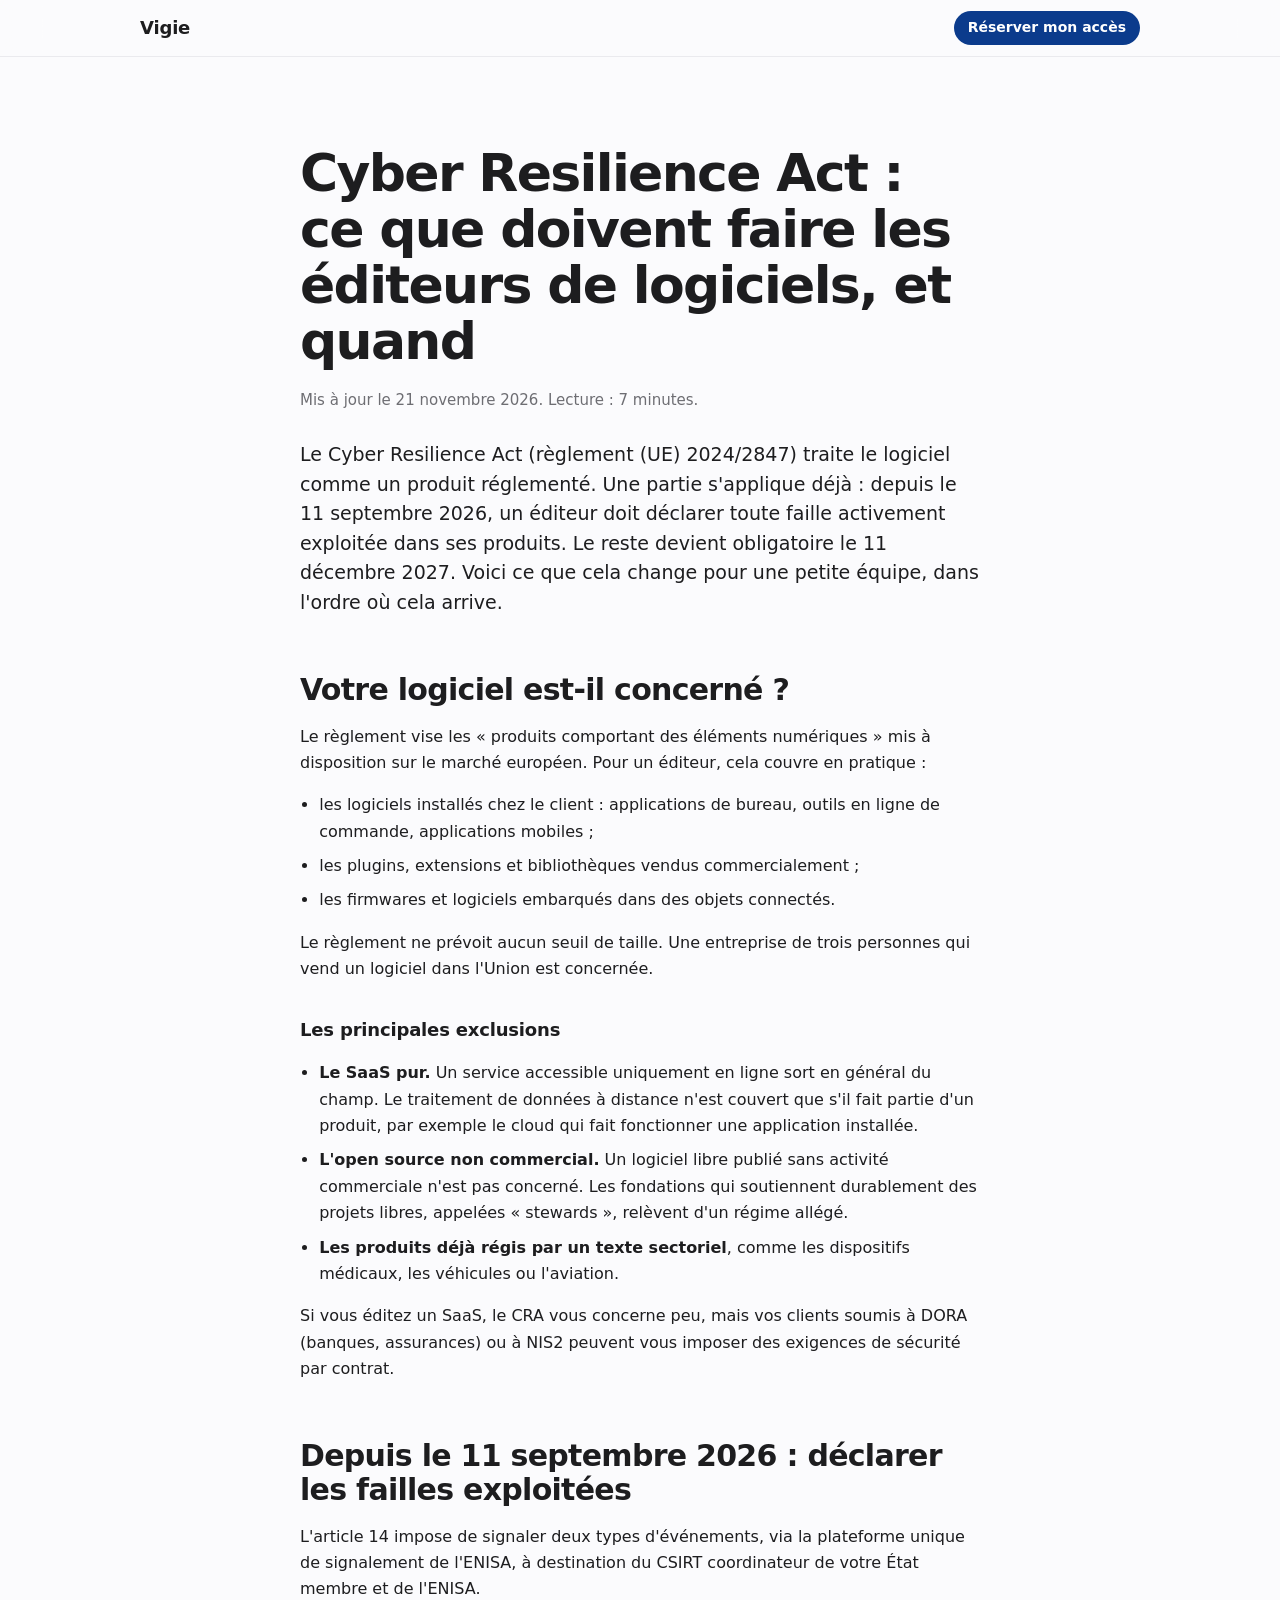
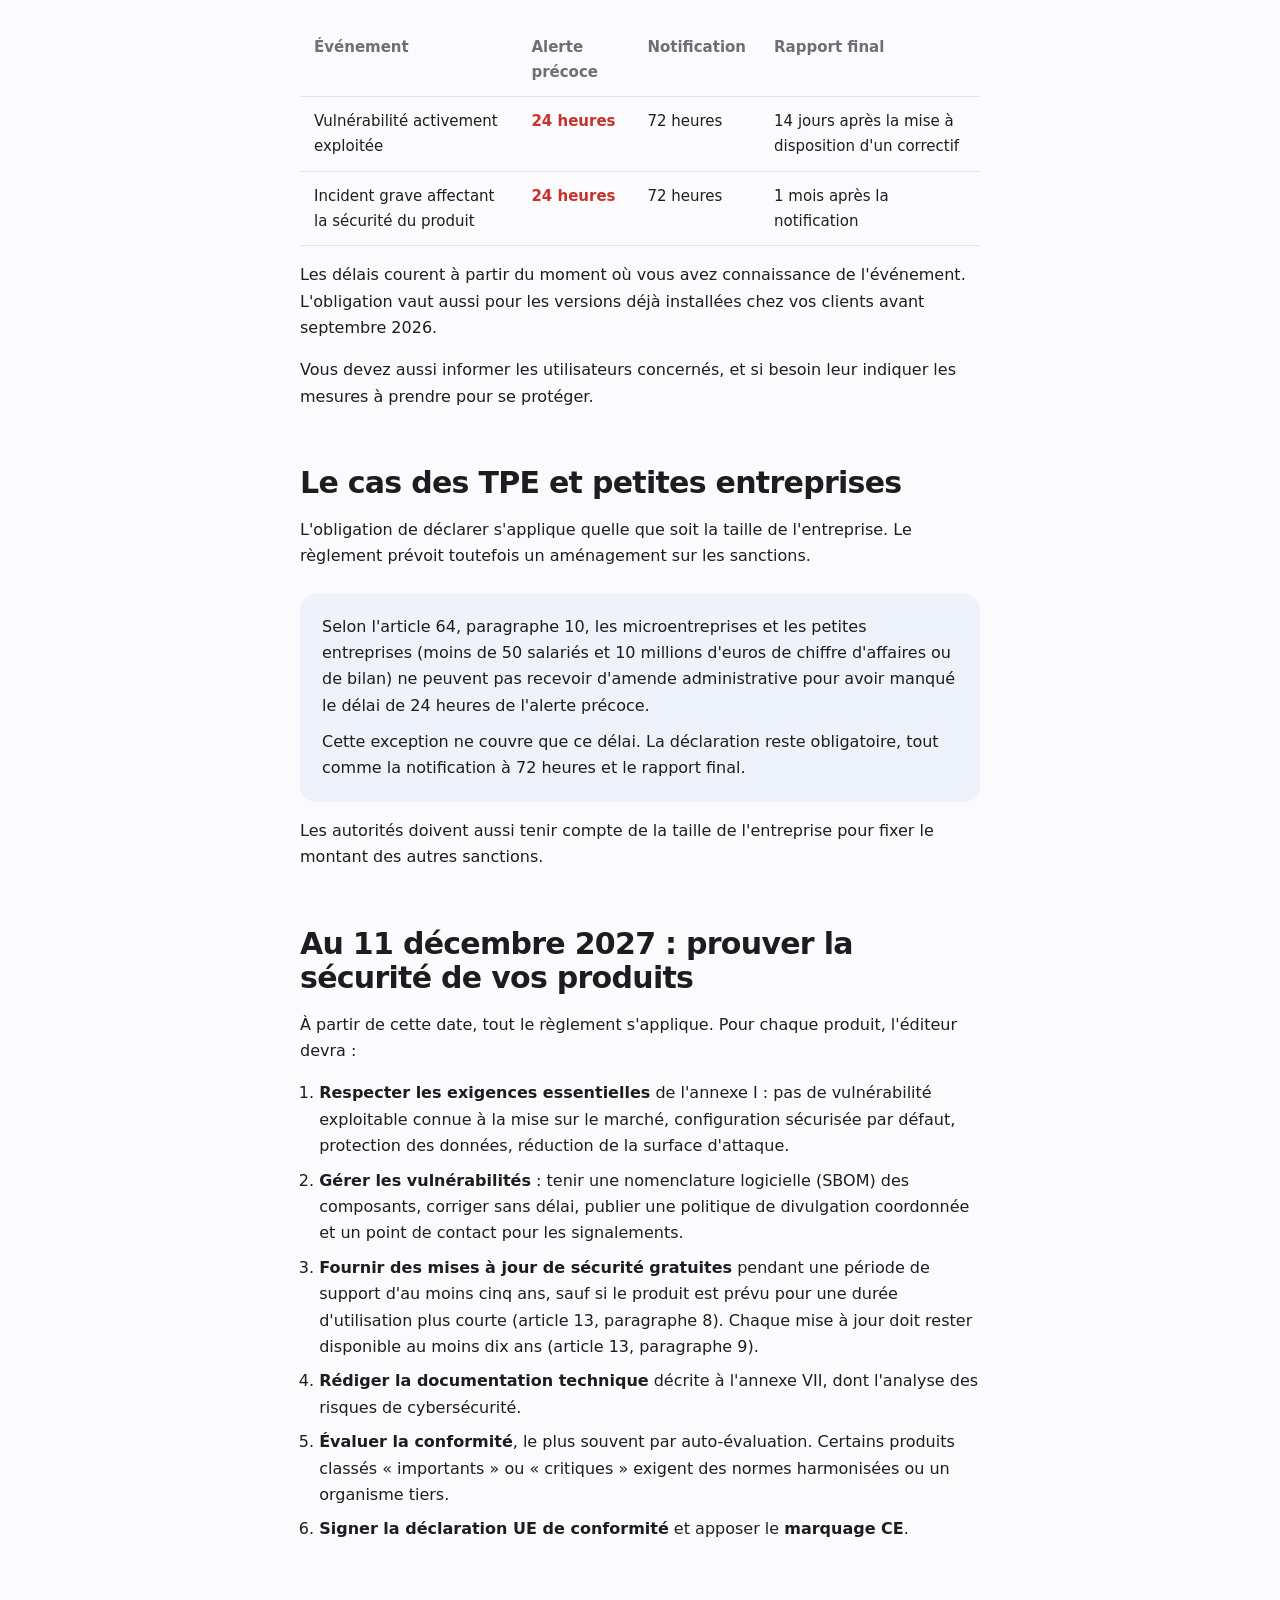
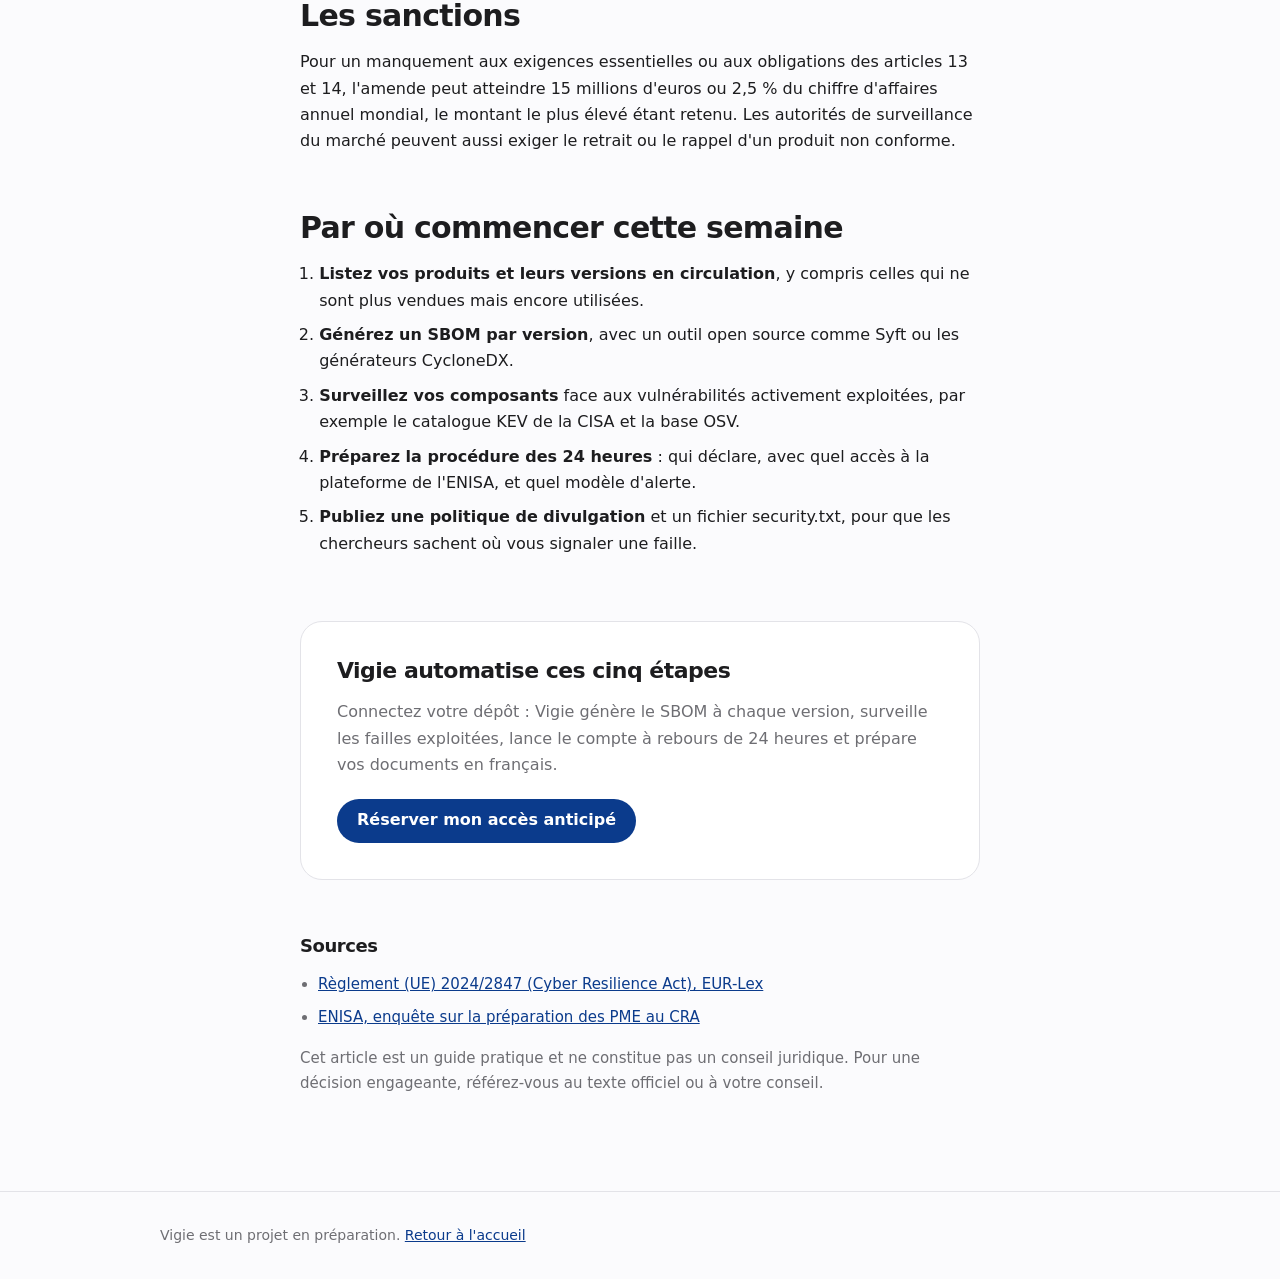
==== cyber-resilience-act-editeurs/index.html @ 521181ac "Add CRA guide article, sitemap and canonical links French guide on Cyber Resilience Act obligations " ====
<!doctype html>
<html lang="fr">
<head>
<meta charset="utf-8">
<meta name="viewport" content="width=device-width, initial-scale=1, viewport-fit=cover">
<title>Cyber Resilience Act : obligations des éditeurs de logiciels en 2026 et 2027</title>
<meta name="description" content="Guide pratique du Cyber Resilience Act pour les éditeurs : produits concernés, déclaration des failles en 24 heures depuis le 11 septembre 2026, règles pour les petites entreprises, obligations au 11 décembre 2027 et sanctions.">
<link rel="canonical" href="https://hosniadnane.github.io/vigie-landing/cyber-resilience-act-editeurs/">
<meta property="og:type" content="article">
<meta property="og:locale" content="fr_FR">
<meta property="og:title" content="Cyber Resilience Act : ce que doivent faire les éditeurs de logiciels, et quand">
<meta property="og:description" content="Déclaration des failles en 24 heures, règles pour les TPE et petites entreprises, obligations au 11 décembre 2027 et sanctions.">
<meta property="og:url" content="https://hosniadnane.github.io/vigie-landing/cyber-resilience-act-editeurs/">
<script type="application/ld+json">
{
  "@context": "https://schema.org",
  "@type": "Article",
  "headline": "Cyber Resilience Act : ce que doivent faire les éditeurs de logiciels, et quand",
  "inLanguage": "fr",
  "datePublished": "2026-11-21",
  "dateModified": "2026-11-21",
  "mainEntityOfPage": "https://hosniadnane.github.io/vigie-landing/cyber-resilience-act-editeurs/"
}
</script>
<style>
  :root {
    --paper: #FBFBFD;
    --surface: #FFFFFF;
    --ink: #1D1D1F;
    --mute: #6E6E73;
    --line: #E3E3E8;
    --blue: #0B3B8C;
    --blue-soft: #EEF2FA;
    --signal: #C8322B;
    --nav: rgba(251, 251, 253, 0.72);
    color-scheme: light;
  }
  @media (prefers-color-scheme: dark) {
    :root {
      --paper: #0F1012;
      --surface: #17181B;
      --ink: #F5F5F7;
      --mute: #A1A1A6;
      --line: #2C2D31;
      --blue: #7FA6F0;
      --blue-soft: #18213A;
      --signal: #FF6B5E;
      --nav: rgba(15, 16, 18, 0.72);
      color-scheme: dark;
    }
  }
  * { box-sizing: border-box; }
  html { -webkit-text-size-adjust: 100%; }
  body {
    margin: 0;
    background: var(--paper);
    color: var(--ink);
    font: 100%/1.65 system-ui, -apple-system, "Segoe UI", Roboto, "Helvetica Neue", Arial, sans-serif;
    font-optical-sizing: auto;
  }
  a { color: var(--blue); }
  :focus-visible { outline: 3px solid var(--blue); outline-offset: 3px; border-radius: 6px; }

  .nav {
    position: sticky; top: 0; z-index: 10;
    padding-top: env(safe-area-inset-top, 0px);
    background: var(--nav);
    backdrop-filter: blur(20px) saturate(180%);
    -webkit-backdrop-filter: blur(20px) saturate(180%);
    border-bottom: 1px solid color-mix(in srgb, var(--line) 70%, transparent);
  }
  .nav-inner { max-width: 1040px; margin: 0 auto; padding-inline: 20px; display: flex; align-items: center; justify-content: space-between; gap: 16px; height: 56px; }
  .brand { font-weight: 650; font-size: 1.125rem; letter-spacing: -0.01em; color: var(--ink); text-decoration: none; }
  .btn {
    display: inline-flex; align-items: center; justify-content: center;
    min-height: 44px; padding: 0 20px; border-radius: 999px;
    background: var(--blue); color: #fff; font-weight: 600; text-decoration: none;
    transition: transform 100ms ease-out, opacity 150ms ease;
  }
  .btn:hover { opacity: 0.92; }
  .btn:active { transform: scale(0.97); }
  .btn-small { min-height: 34px; padding: 0 14px; font-size: 0.875rem; }
  @media (prefers-color-scheme: dark) { .btn { color: #0F1012; } }

  article { max-width: 720px; margin: 0 auto; padding: clamp(48px, 8vw, 88px) 20px clamp(56px, 8vw, 96px); }
  h1 {
    margin: 0;
    font-size: clamp(2rem, 5vw, 3.25rem);
    line-height: 1.08;
    letter-spacing: -0.032em;
    font-weight: 700;
  }
  .meta { margin: 18px 0 0; color: var(--mute); font-size: 0.9375rem; }
  .chapo { margin: 28px 0 0; font-size: 1.1875rem; line-height: 1.55; color: var(--ink); }
  h2 {
    margin: 56px 0 0;
    font-size: clamp(1.5rem, 3vw, 1.875rem);
    line-height: 1.15;
    letter-spacing: -0.024em;
  }
  h3 { margin: 32px 0 0; font-size: 1.125rem; letter-spacing: -0.01em; }
  p, li { max-width: 68ch; }
  p { margin: 16px 0 0; }
  ul, ol { margin: 16px 0 0; padding-left: 1.2em; }
  li + li { margin-top: 8px; }

  .table-wrap { margin-top: 20px; overflow-x: auto; }
  table { width: 100%; min-width: 520px; border-collapse: collapse; font-size: 0.9375rem; }
  th, td { text-align: left; padding: 12px 14px; border-bottom: 1px solid var(--line); vertical-align: top; }
  th { font-weight: 600; color: var(--mute); }
  td.first { color: var(--signal); font-weight: 650; }

  .callout {
    margin-top: 24px; padding: 20px 22px;
    border-radius: 16px; background: var(--blue-soft);
  }
  .callout p { margin: 0; }
  .callout p + p { margin-top: 10px; }

  .cta {
    margin-top: 64px; padding: clamp(24px, 4vw, 36px);
    border-radius: 22px; background: var(--surface); border: 1px solid var(--line);
  }
  .cta h2 { margin: 0; font-size: 1.375rem; }
  .cta p { color: var(--mute); }
  .cta .btn { margin-top: 20px; }

  .sources { margin-top: 56px; font-size: 0.9375rem; color: var(--mute); }
  .sources h2 { font-size: 1.125rem; margin-top: 0; color: var(--ink); }

  footer { padding-block: 32px calc(32px + env(safe-area-inset-bottom, 0px)); border-top: 1px solid var(--line); color: var(--mute); font-size: 0.875rem; }
  footer p { max-width: 1000px; margin: 0 auto; padding-inline: 20px; }

  @media (prefers-reduced-motion: reduce) { .btn { transition: none; } }
  @media (prefers-reduced-transparency: reduce) {
    .nav { background: var(--paper); backdrop-filter: none; -webkit-backdrop-filter: none; }
  }
</style>
</head>
<body>

<header class="nav">
  <div class="nav-inner">
    <a class="brand" href="../">Vigie</a>
    <a class="btn btn-small" href="../#inscription">Réserver mon accès</a>
  </div>
</header>

<main>
<article>
  <h1>Cyber Resilience Act : ce que doivent faire les éditeurs de logiciels, et quand</h1>
  <p class="meta">Mis à jour le 21 novembre 2026. Lecture : 7 minutes.</p>

  <p class="chapo">Le Cyber Resilience Act (règlement (UE) 2024/2847) traite le logiciel comme un produit réglementé. Une partie s'applique déjà : depuis le 11 septembre 2026, un éditeur doit déclarer toute faille activement exploitée dans ses produits. Le reste devient obligatoire le 11 décembre 2027. Voici ce que cela change pour une petite équipe, dans l'ordre où cela arrive.</p>

  <h2>Votre logiciel est-il concerné ?</h2>
  <p>Le règlement vise les « produits comportant des éléments numériques » mis à disposition sur le marché européen. Pour un éditeur, cela couvre en pratique :</p>
  <ul>
    <li>les logiciels installés chez le client : applications de bureau, outils en ligne de commande, applications mobiles ;</li>
    <li>les plugins, extensions et bibliothèques vendus commercialement ;</li>
    <li>les firmwares et logiciels embarqués dans des objets connectés.</li>
  </ul>
  <p>Le règlement ne prévoit aucun seuil de taille. Une entreprise de trois personnes qui vend un logiciel dans l'Union est concernée.</p>

  <h3>Les principales exclusions</h3>
  <ul>
    <li><strong>Le SaaS pur.</strong> Un service accessible uniquement en ligne sort en général du champ. Le traitement de données à distance n'est couvert que s'il fait partie d'un produit, par exemple le cloud qui fait fonctionner une application installée.</li>
    <li><strong>L'open source non commercial.</strong> Un logiciel libre publié sans activité commerciale n'est pas concerné. Les fondations qui soutiennent durablement des projets libres, appelées « stewards », relèvent d'un régime allégé.</li>
    <li><strong>Les produits déjà régis par un texte sectoriel</strong>, comme les dispositifs médicaux, les véhicules ou l'aviation.</li>
  </ul>
  <p>Si vous éditez un SaaS, le CRA vous concerne peu, mais vos clients soumis à DORA (banques, assurances) ou à NIS2 peuvent vous imposer des exigences de sécurité par contrat.</p>

  <h2>Depuis le 11 septembre 2026 : déclarer les failles exploitées</h2>
  <p>L'article 14 impose de signaler deux types d'événements, via la plateforme unique de signalement de l'ENISA, à destination du CSIRT coordinateur de votre État membre et de l'ENISA.</p>

  <div class="table-wrap">
    <table>
      <thead>
        <tr><th scope="col">Événement</th><th scope="col">Alerte précoce</th><th scope="col">Notification</th><th scope="col">Rapport final</th></tr>
      </thead>
      <tbody>
        <tr><td>Vulnérabilité activement exploitée</td><td class="first">24 heures</td><td>72 heures</td><td>14 jours après la mise à disposition d'un correctif</td></tr>
        <tr><td>Incident grave affectant la sécurité du produit</td><td class="first">24 heures</td><td>72 heures</td><td>1 mois après la notification</td></tr>
      </tbody>
    </table>
  </div>

  <p>Les délais courent à partir du moment où vous avez connaissance de l'événement. L'obligation vaut aussi pour les versions déjà installées chez vos clients avant septembre 2026.</p>
  <p>Vous devez aussi informer les utilisateurs concernés, et si besoin leur indiquer les mesures à prendre pour se protéger.</p>

  <h2>Le cas des TPE et petites entreprises</h2>
  <p>L'obligation de déclarer s'applique quelle que soit la taille de l'entreprise. Le règlement prévoit toutefois un aménagement sur les sanctions.</p>
  <div class="callout">
    <p>Selon l'article 64, paragraphe 10, les microentreprises et les petites entreprises (moins de 50 salariés et 10 millions d'euros de chiffre d'affaires ou de bilan) ne peuvent pas recevoir d'amende administrative pour avoir manqué le délai de 24 heures de l'alerte précoce.</p>
    <p>Cette exception ne couvre que ce délai. La déclaration reste obligatoire, tout comme la notification à 72 heures et le rapport final.</p>
  </div>
  <p>Les autorités doivent aussi tenir compte de la taille de l'entreprise pour fixer le montant des autres sanctions.</p>

  <h2>Au 11 décembre 2027 : prouver la sécurité de vos produits</h2>
  <p>À partir de cette date, tout le règlement s'applique. Pour chaque produit, l'éditeur devra :</p>
  <ol>
    <li><strong>Respecter les exigences essentielles</strong> de l'annexe I : pas de vulnérabilité exploitable connue à la mise sur le marché, configuration sécurisée par défaut, protection des données, réduction de la surface d'attaque.</li>
    <li><strong>Gérer les vulnérabilités</strong> : tenir une nomenclature logicielle (SBOM) des composants, corriger sans délai, publier une politique de divulgation coordonnée et un point de contact pour les signalements.</li>
    <li><strong>Fournir des mises à jour de sécurité gratuites</strong> pendant une période de support d'au moins cinq ans, sauf si le produit est prévu pour une durée d'utilisation plus courte (article 13, paragraphe 8). Chaque mise à jour doit rester disponible au moins dix ans (article 13, paragraphe 9).</li>
    <li><strong>Rédiger la documentation technique</strong> décrite à l'annexe VII, dont l'analyse des risques de cybersécurité.</li>
    <li><strong>Évaluer la conformité</strong>, le plus souvent par auto-évaluation. Certains produits classés « importants » ou « critiques » exigent des normes harmonisées ou un organisme tiers.</li>
    <li><strong>Signer la déclaration UE de conformité</strong> et apposer le <strong>marquage CE</strong>.</li>
  </ol>

  <h2>Les sanctions</h2>
  <p>Pour un manquement aux exigences essentielles ou aux obligations des articles 13 et 14, l'amende peut atteindre 15 millions d'euros ou 2,5 % du chiffre d'affaires annuel mondial, le montant le plus élevé étant retenu. Les autorités de surveillance du marché peuvent aussi exiger le retrait ou le rappel d'un produit non conforme.</p>

  <h2>Par où commencer cette semaine</h2>
  <ol>
    <li><strong>Listez vos produits et leurs versions en circulation</strong>, y compris celles qui ne sont plus vendues mais encore utilisées.</li>
    <li><strong>Générez un SBOM par version</strong>, avec un outil open source comme Syft ou les générateurs CycloneDX.</li>
    <li><strong>Surveillez vos composants</strong> face aux vulnérabilités activement exploitées, par exemple le catalogue KEV de la CISA et la base OSV.</li>
    <li><strong>Préparez la procédure des 24 heures</strong> : qui déclare, avec quel accès à la plateforme de l'ENISA, et quel modèle d'alerte.</li>
    <li><strong>Publiez une politique de divulgation</strong> et un fichier security.txt, pour que les chercheurs sachent où vous signaler une faille.</li>
  </ol>

  <section class="cta" aria-labelledby="t-cta">
    <h2 id="t-cta">Vigie automatise ces cinq étapes</h2>
    <p>Connectez votre dépôt : Vigie génère le SBOM à chaque version, surveille les failles exploitées, lance le compte à rebours de 24 heures et prépare vos documents en français.</p>
    <a class="btn" href="../#inscription">Réserver mon accès anticipé</a>
  </section>

  <section class="sources" aria-labelledby="t-sources">
    <h2 id="t-sources">Sources</h2>
    <ul>
      <li><a href="https://eur-lex.europa.eu/eli/reg/2024/2847/oj">Règlement (UE) 2024/2847 (Cyber Resilience Act), EUR-Lex</a></li>
      <li><a href="https://www.enisa.europa.eu/topics/awareness-and-cyber-hygiene/sme-cyber-resilience-act-survey">ENISA, enquête sur la préparation des PME au CRA</a></li>
    </ul>
    <p>Cet article est un guide pratique et ne constitue pas un conseil juridique. Pour une décision engageante, référez-vous au texte officiel ou à votre conseil.</p>
  </section>
</article>
</main>

<footer>
  <p>Vigie est un projet en préparation. <a href="../">Retour à l'accueil</a></p>
</footer>
</body>
</html>
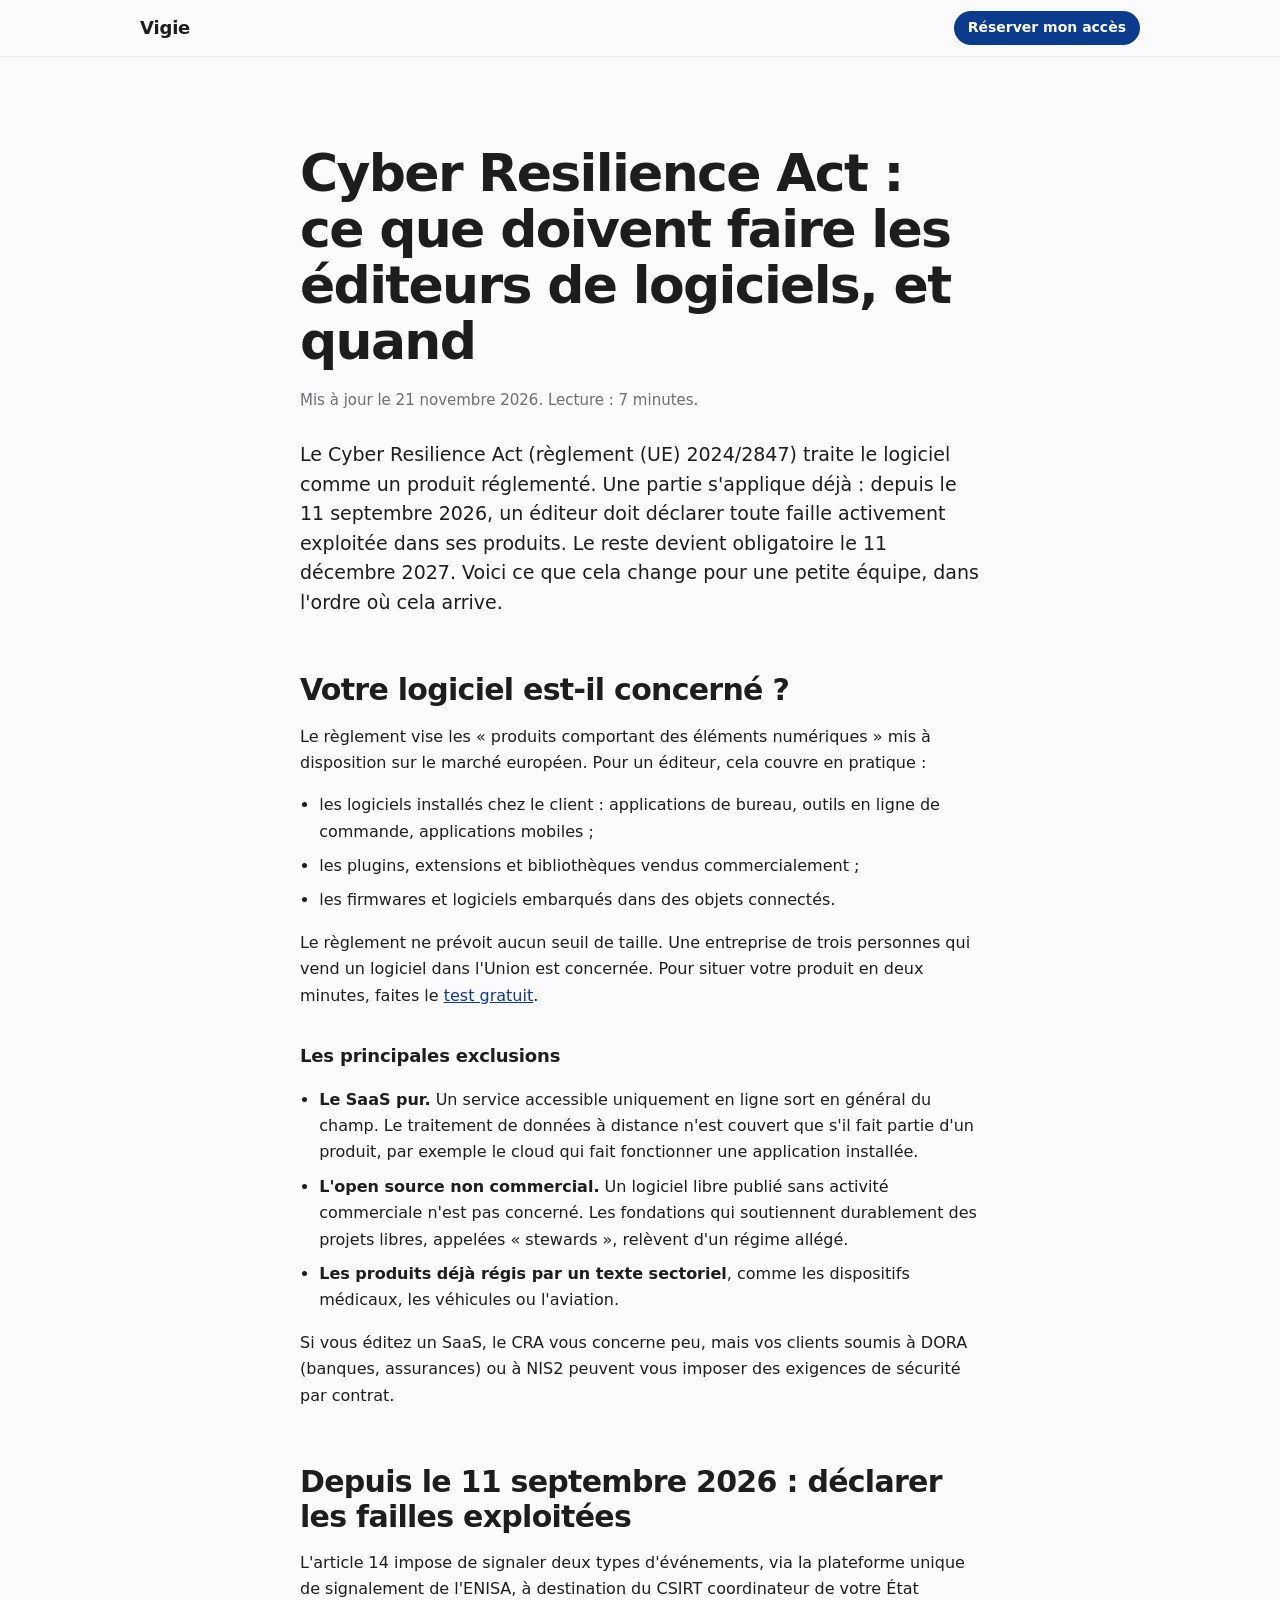
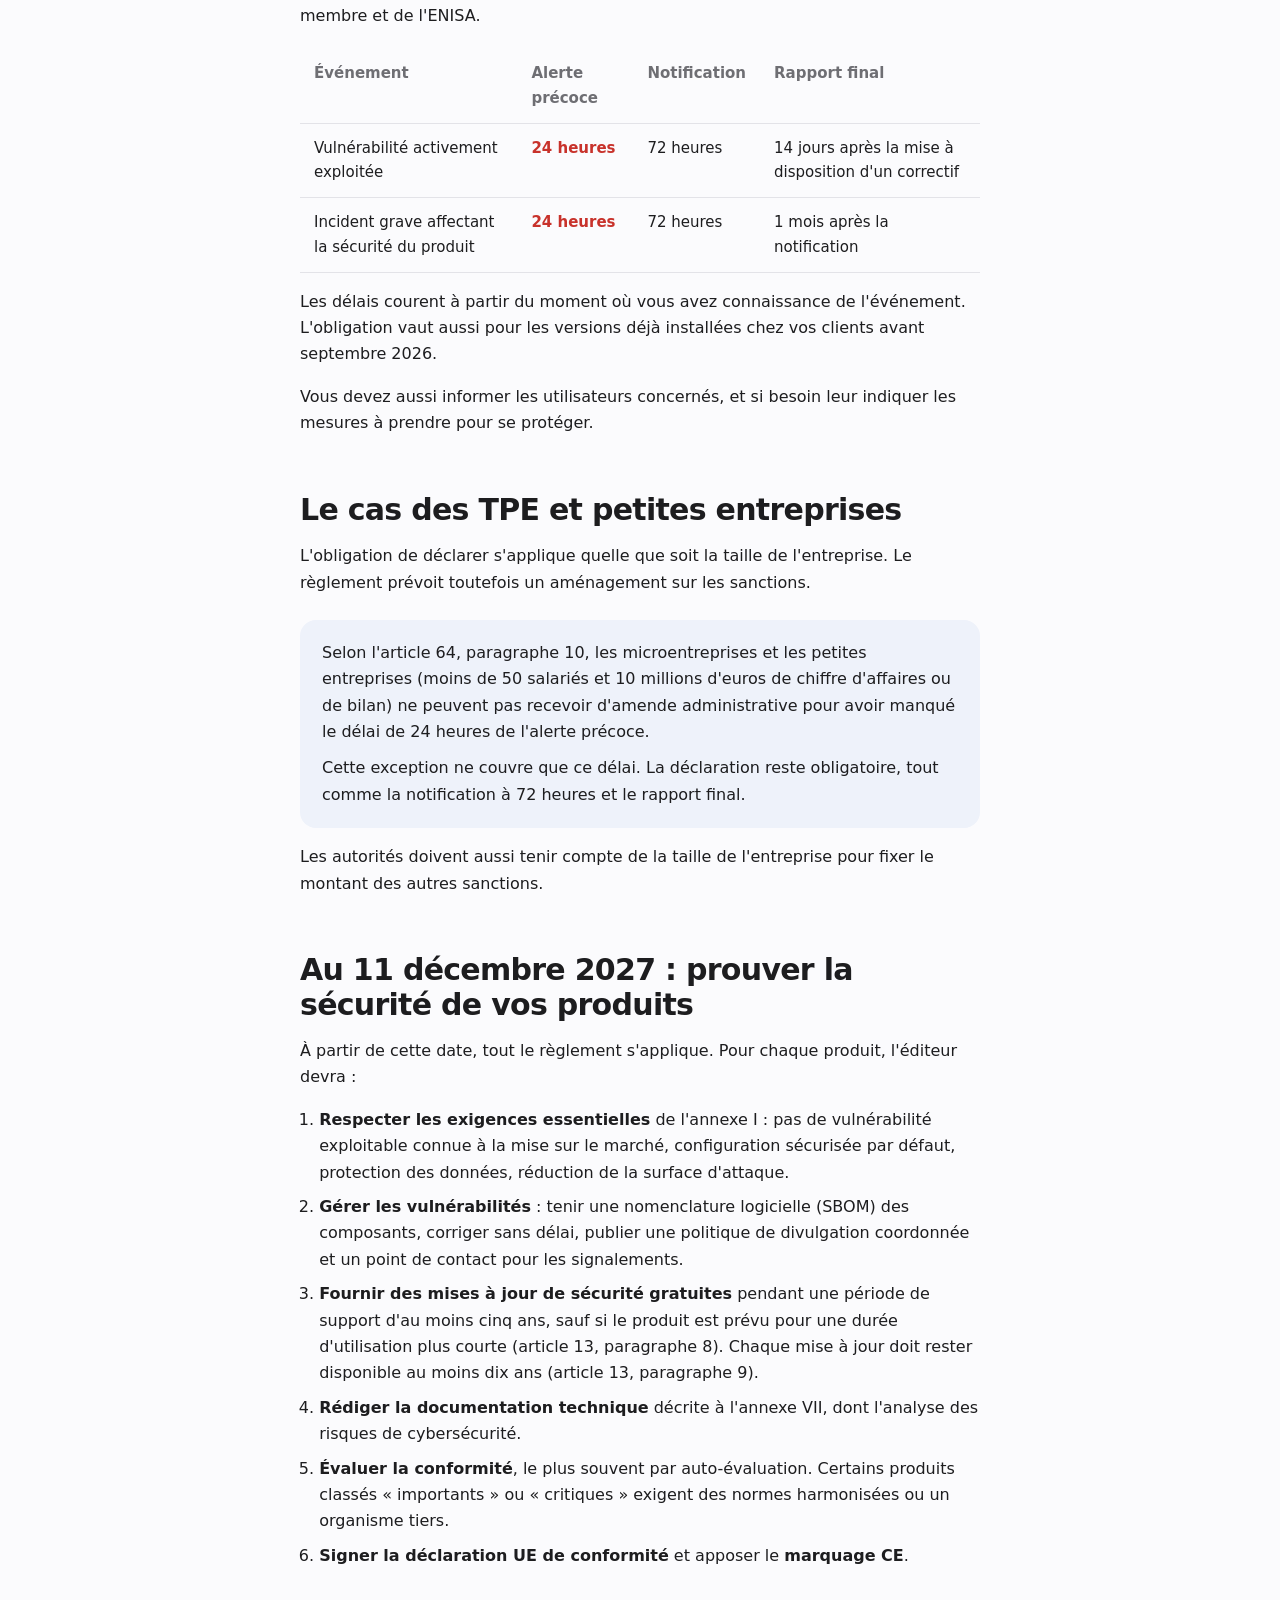
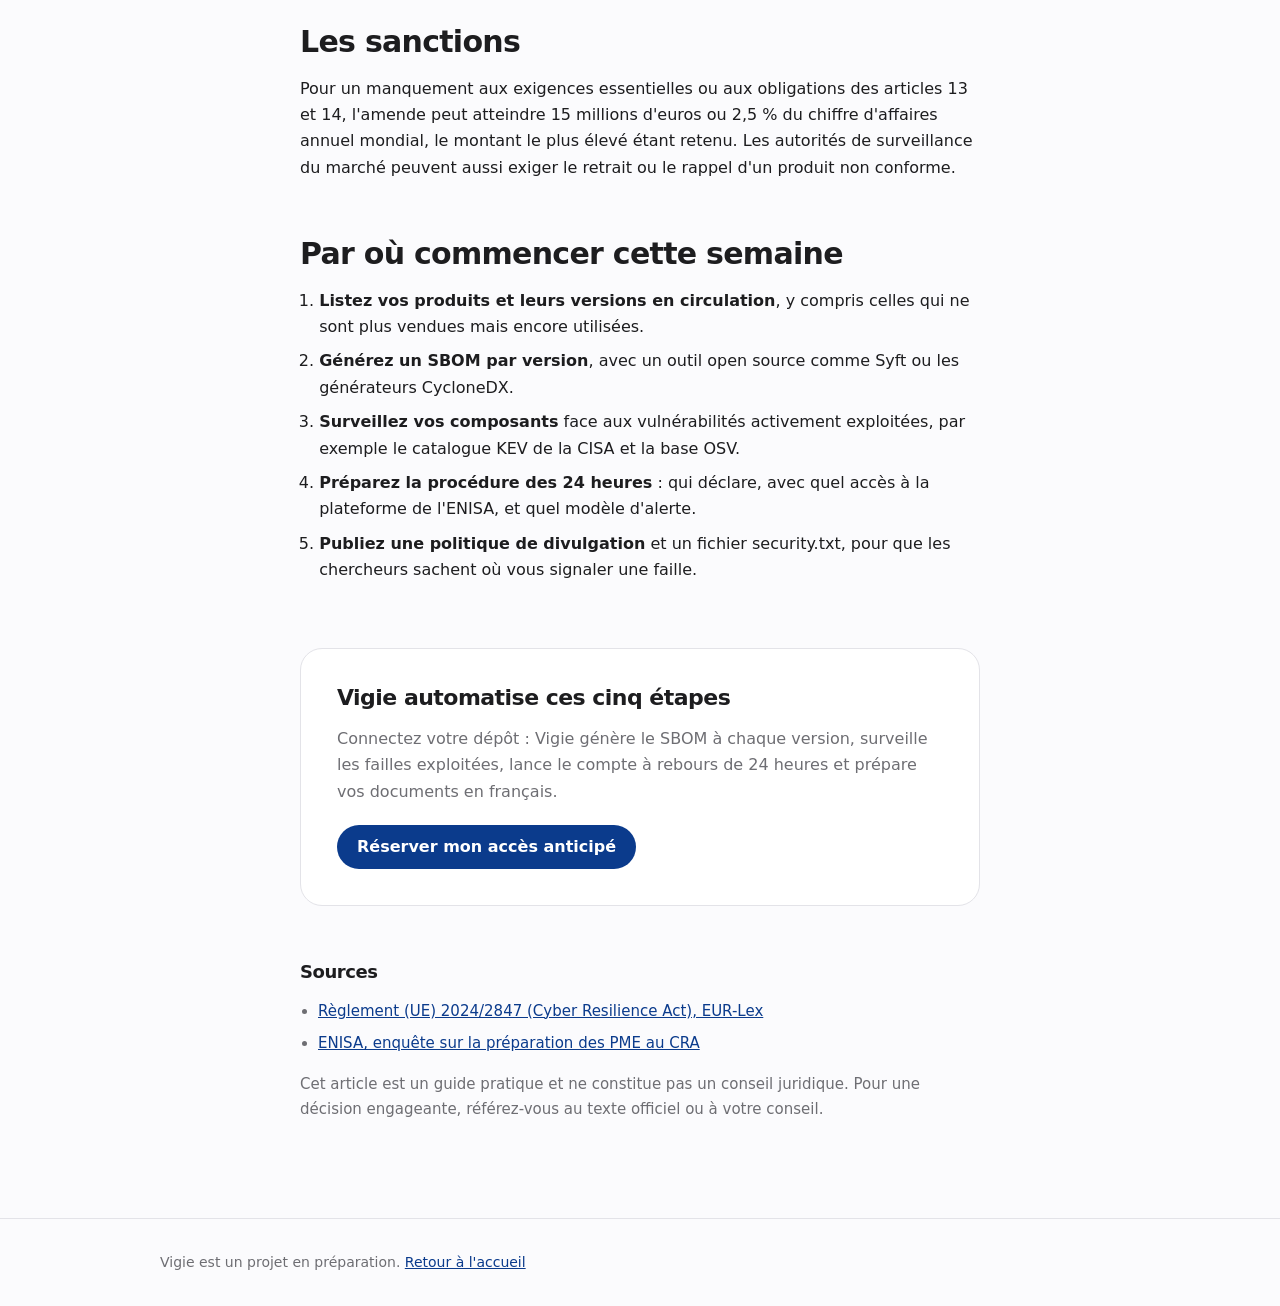
==== commit 1825ff9e: "Add free CRA self-check page Six-question self-check that tells a publisher whether their product is" ====
--- a/cyber-resilience-act-editeurs/index.html
+++ b/cyber-resilience-act-editeurs/index.html
@@ -160,7 +160,7 @@
     <li>les plugins, extensions et bibliothèques vendus commercialement ;</li>
     <li>les firmwares et logiciels embarqués dans des objets connectés.</li>
   </ul>
-  <p>Le règlement ne prévoit aucun seuil de taille. Une entreprise de trois personnes qui vend un logiciel dans l'Union est concernée.</p>
+  <p>Le règlement ne prévoit aucun seuil de taille. Une entreprise de trois personnes qui vend un logiciel dans l'Union est concernée. Pour situer votre produit en deux minutes, faites le <a href="../test-cra/">test gratuit</a>.</p>
 
   <h3>Les principales exclusions</h3>
   <ul>
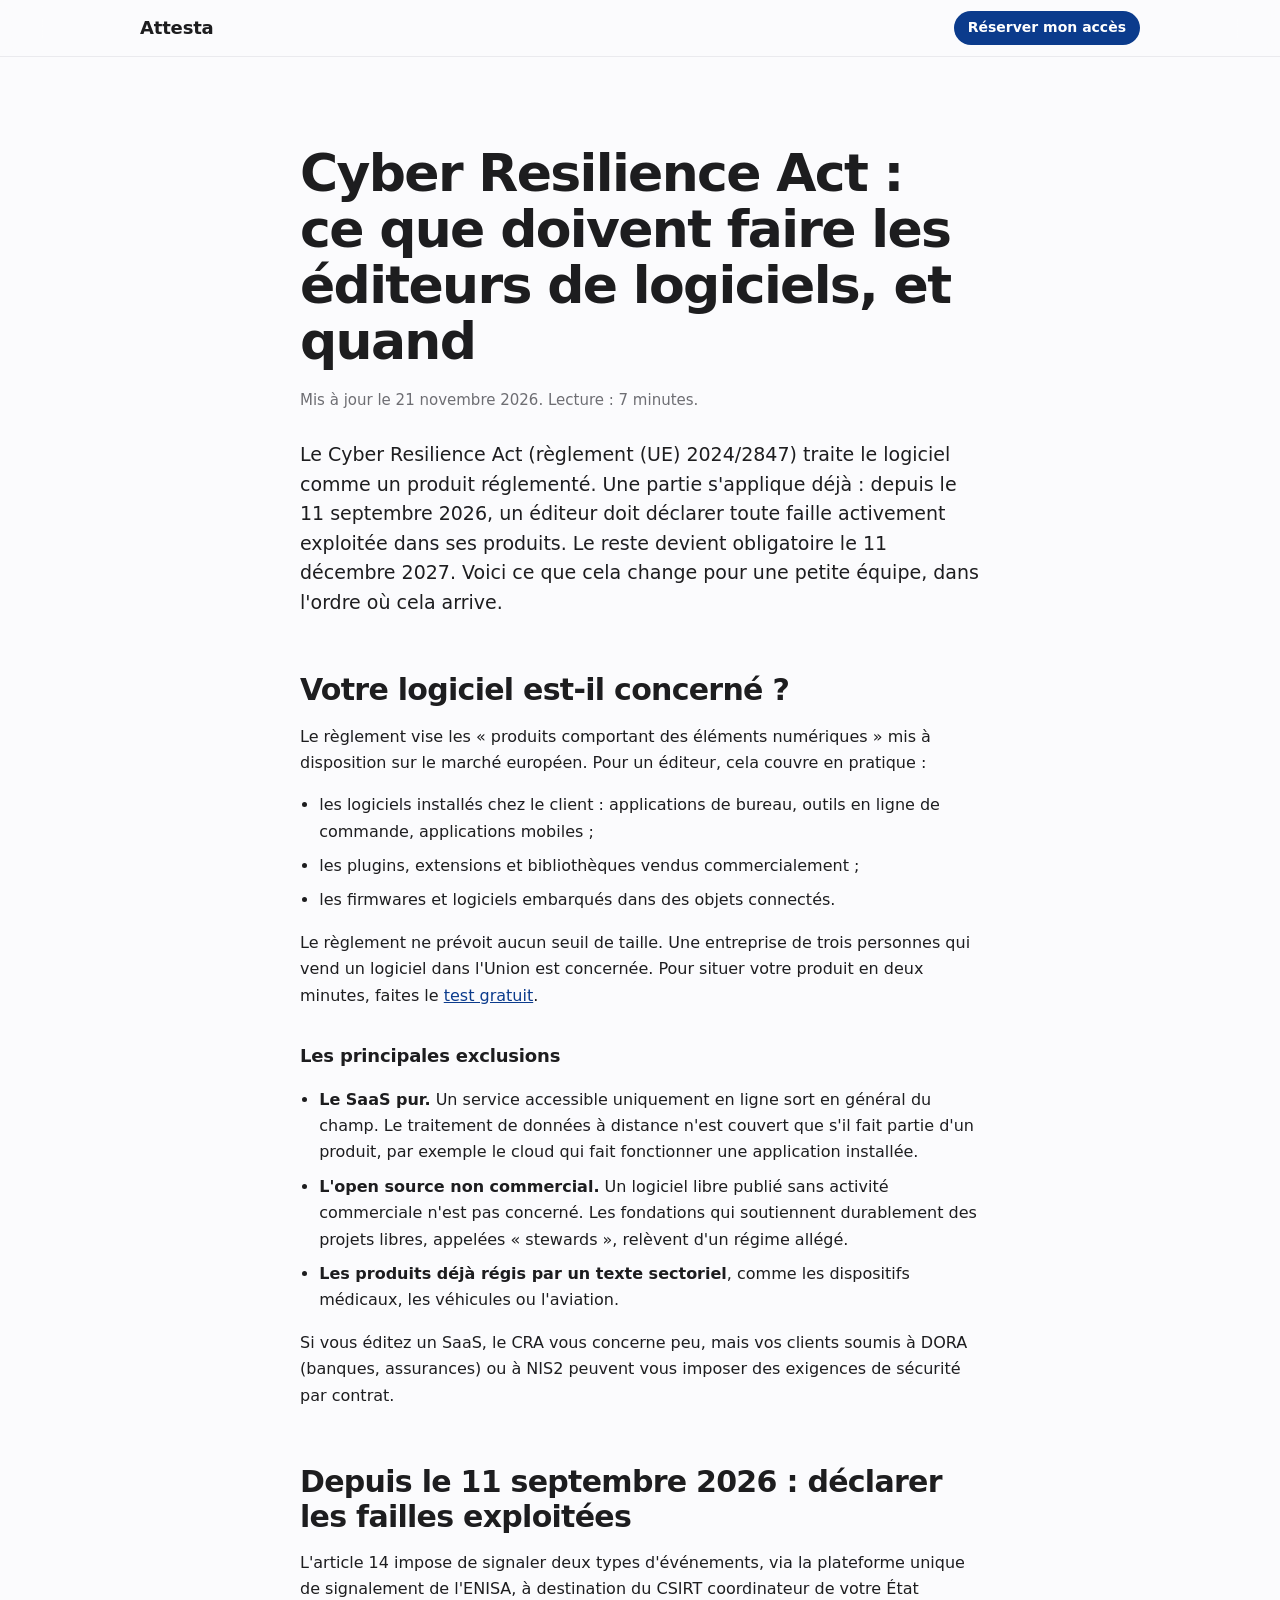
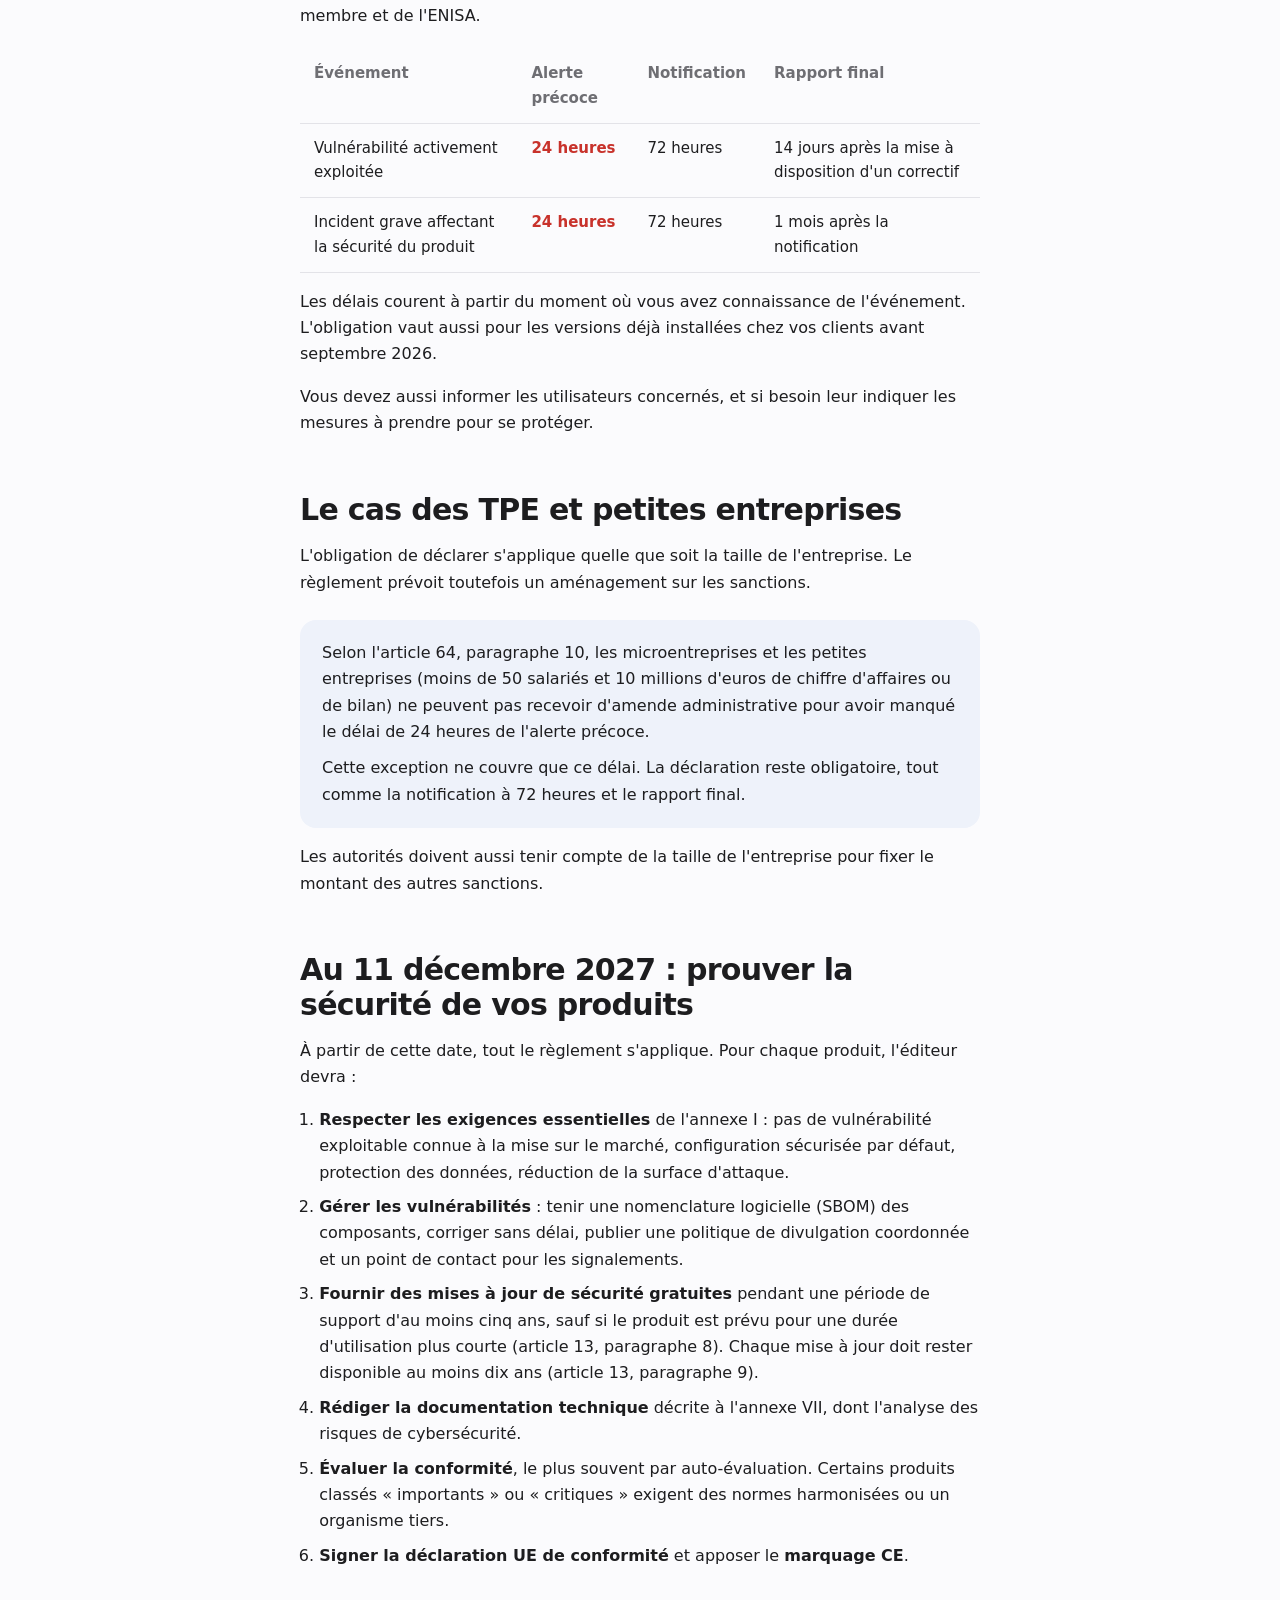
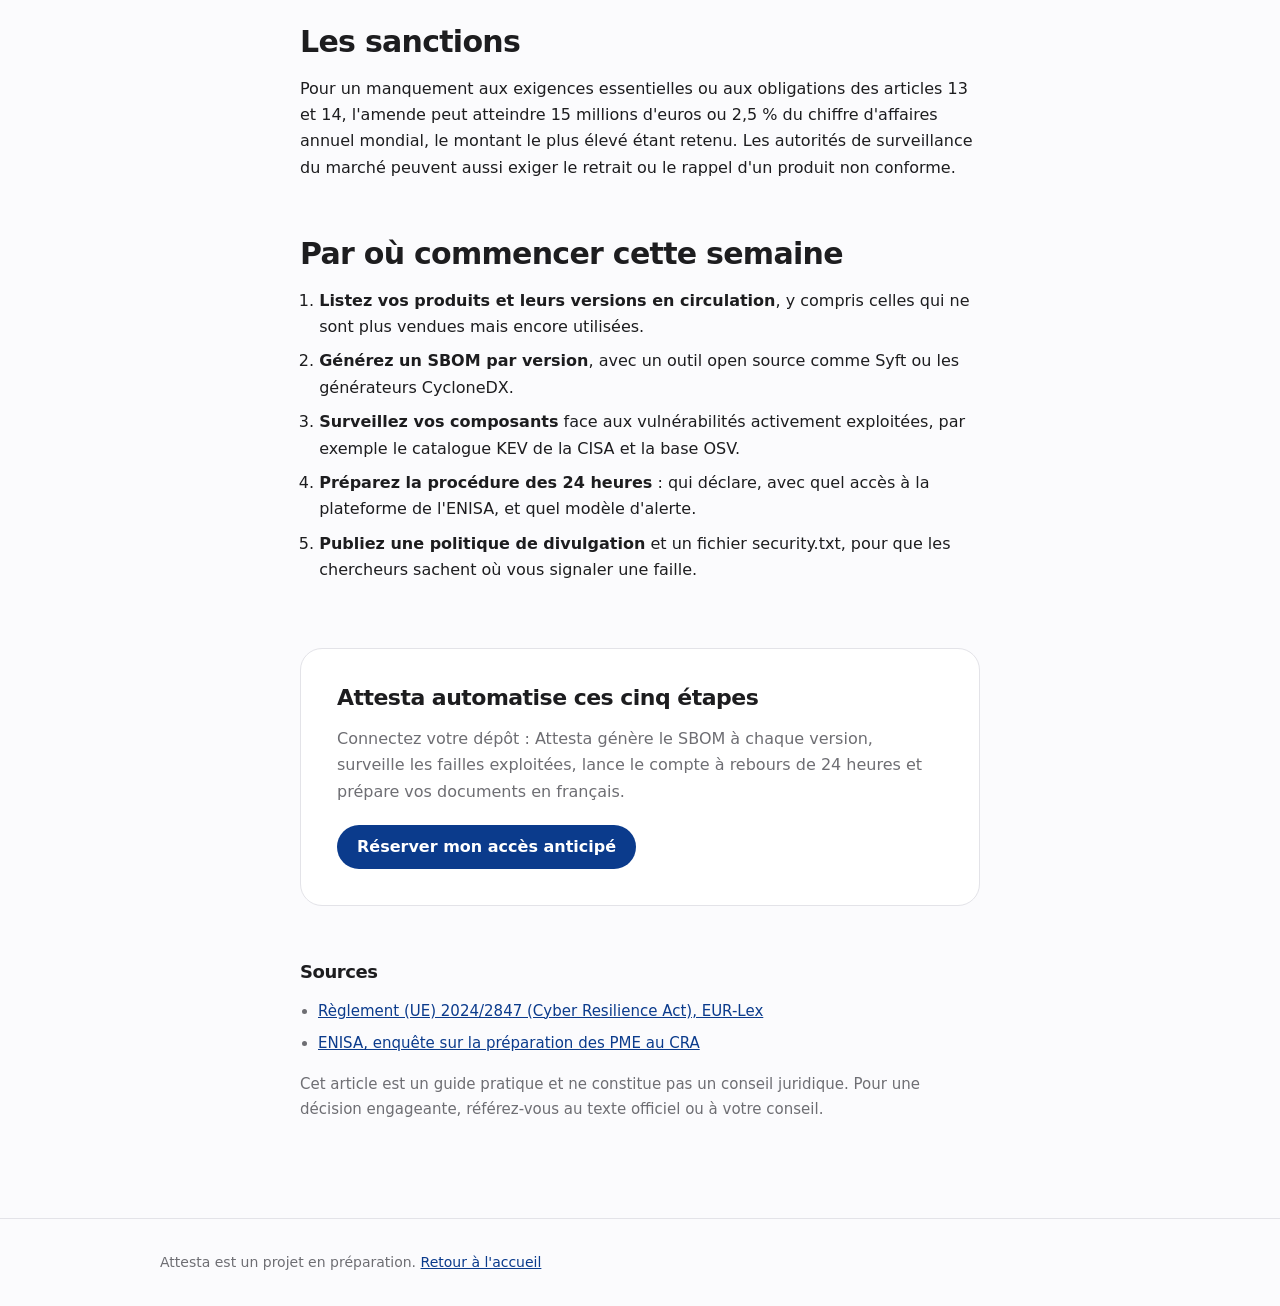
==== commit 79c3f53a: "Rename the product from Vigie to Attesta Attesta (from "attester", to certify) replaces the working " ====
--- a/cyber-resilience-act-editeurs/index.html
+++ b/cyber-resilience-act-editeurs/index.html
@@ -141,7 +141,7 @@
 
 <header class="nav">
   <div class="nav-inner">
-    <a class="brand" href="../">Vigie</a>
+    <a class="brand" href="../">Attesta</a>
     <a class="btn btn-small" href="../#inscription">Réserver mon accès</a>
   </div>
 </header>
@@ -220,8 +220,8 @@
   </ol>
 
   <section class="cta" aria-labelledby="t-cta">
-    <h2 id="t-cta">Vigie automatise ces cinq étapes</h2>
-    <p>Connectez votre dépôt : Vigie génère le SBOM à chaque version, surveille les failles exploitées, lance le compte à rebours de 24 heures et prépare vos documents en français.</p>
+    <h2 id="t-cta">Attesta automatise ces cinq étapes</h2>
+    <p>Connectez votre dépôt : Attesta génère le SBOM à chaque version, surveille les failles exploitées, lance le compte à rebours de 24 heures et prépare vos documents en français.</p>
     <a class="btn" href="../#inscription">Réserver mon accès anticipé</a>
   </section>
 
@@ -237,7 +237,7 @@
 </main>
 
 <footer>
-  <p>Vigie est un projet en préparation. <a href="../">Retour à l'accueil</a></p>
+  <p>Attesta est un projet en préparation. <a href="../">Retour à l'accueil</a></p>
 </footer>
 </body>
 </html>
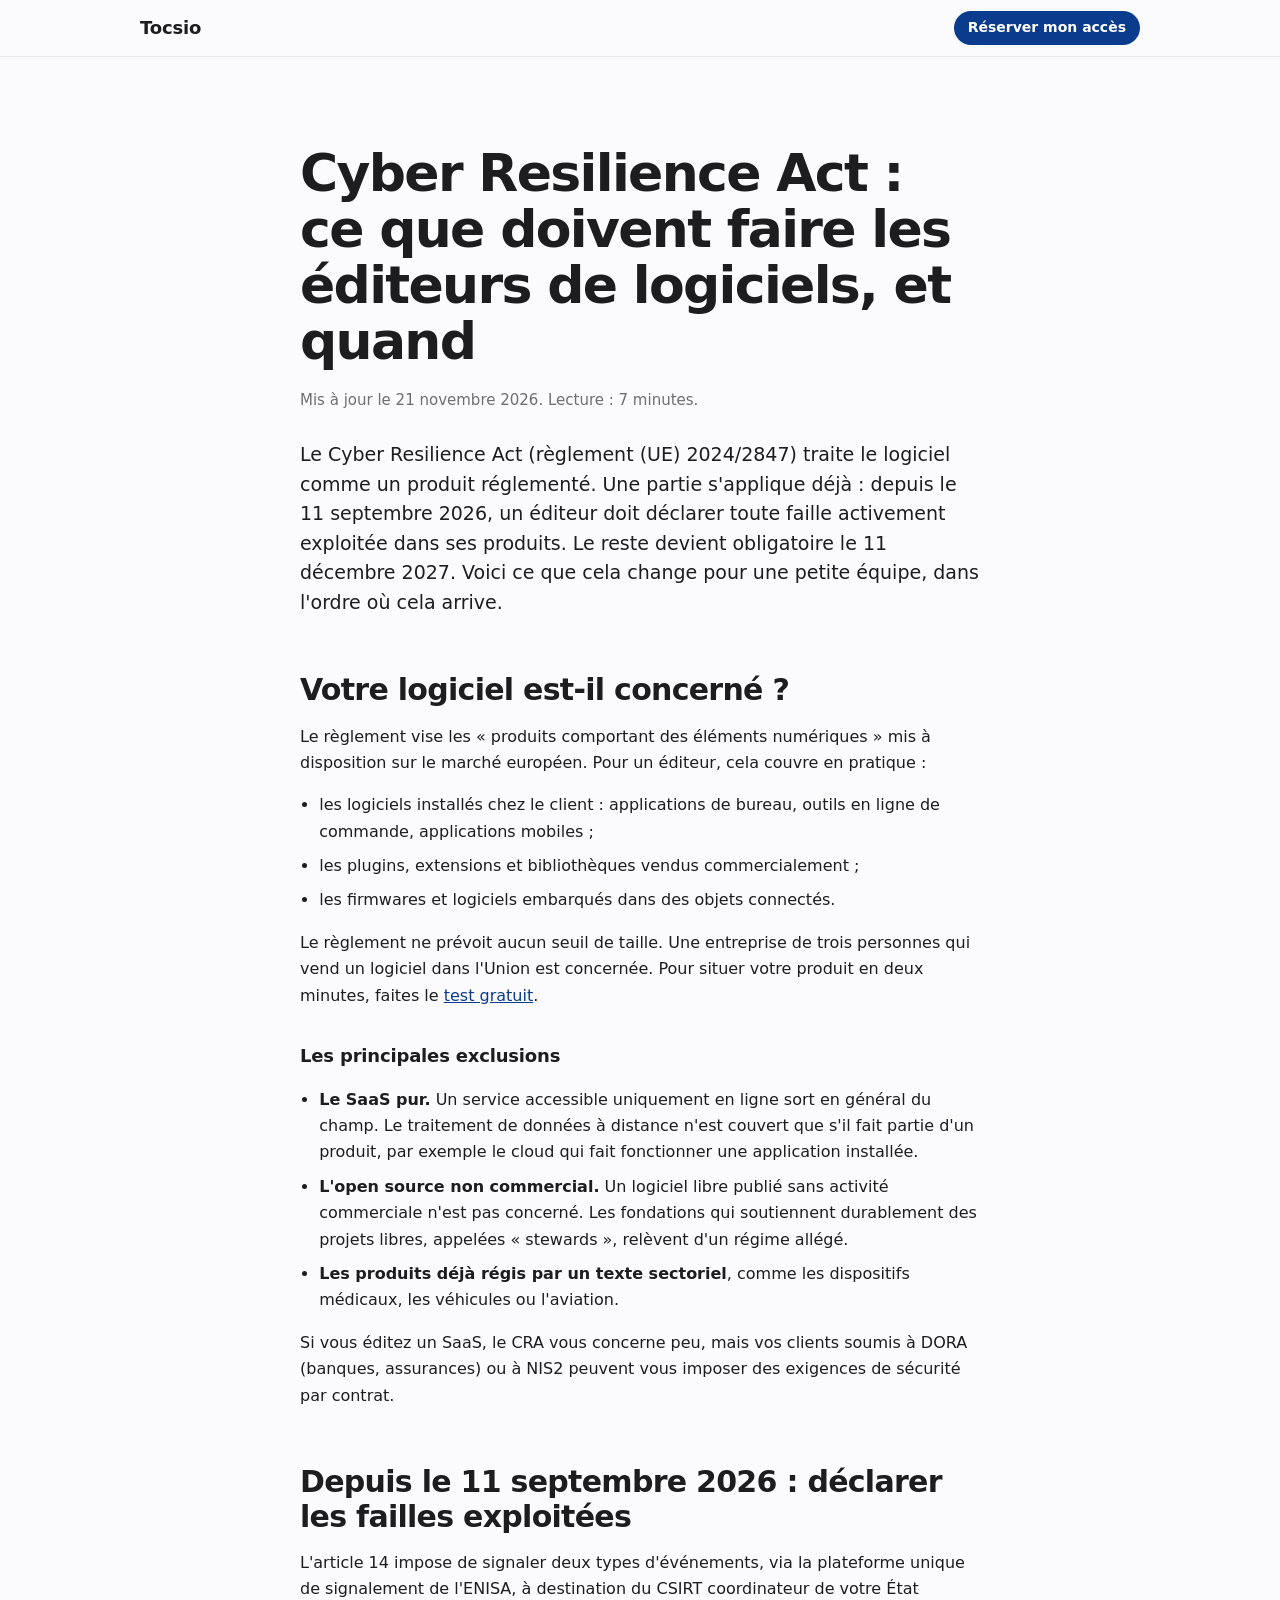
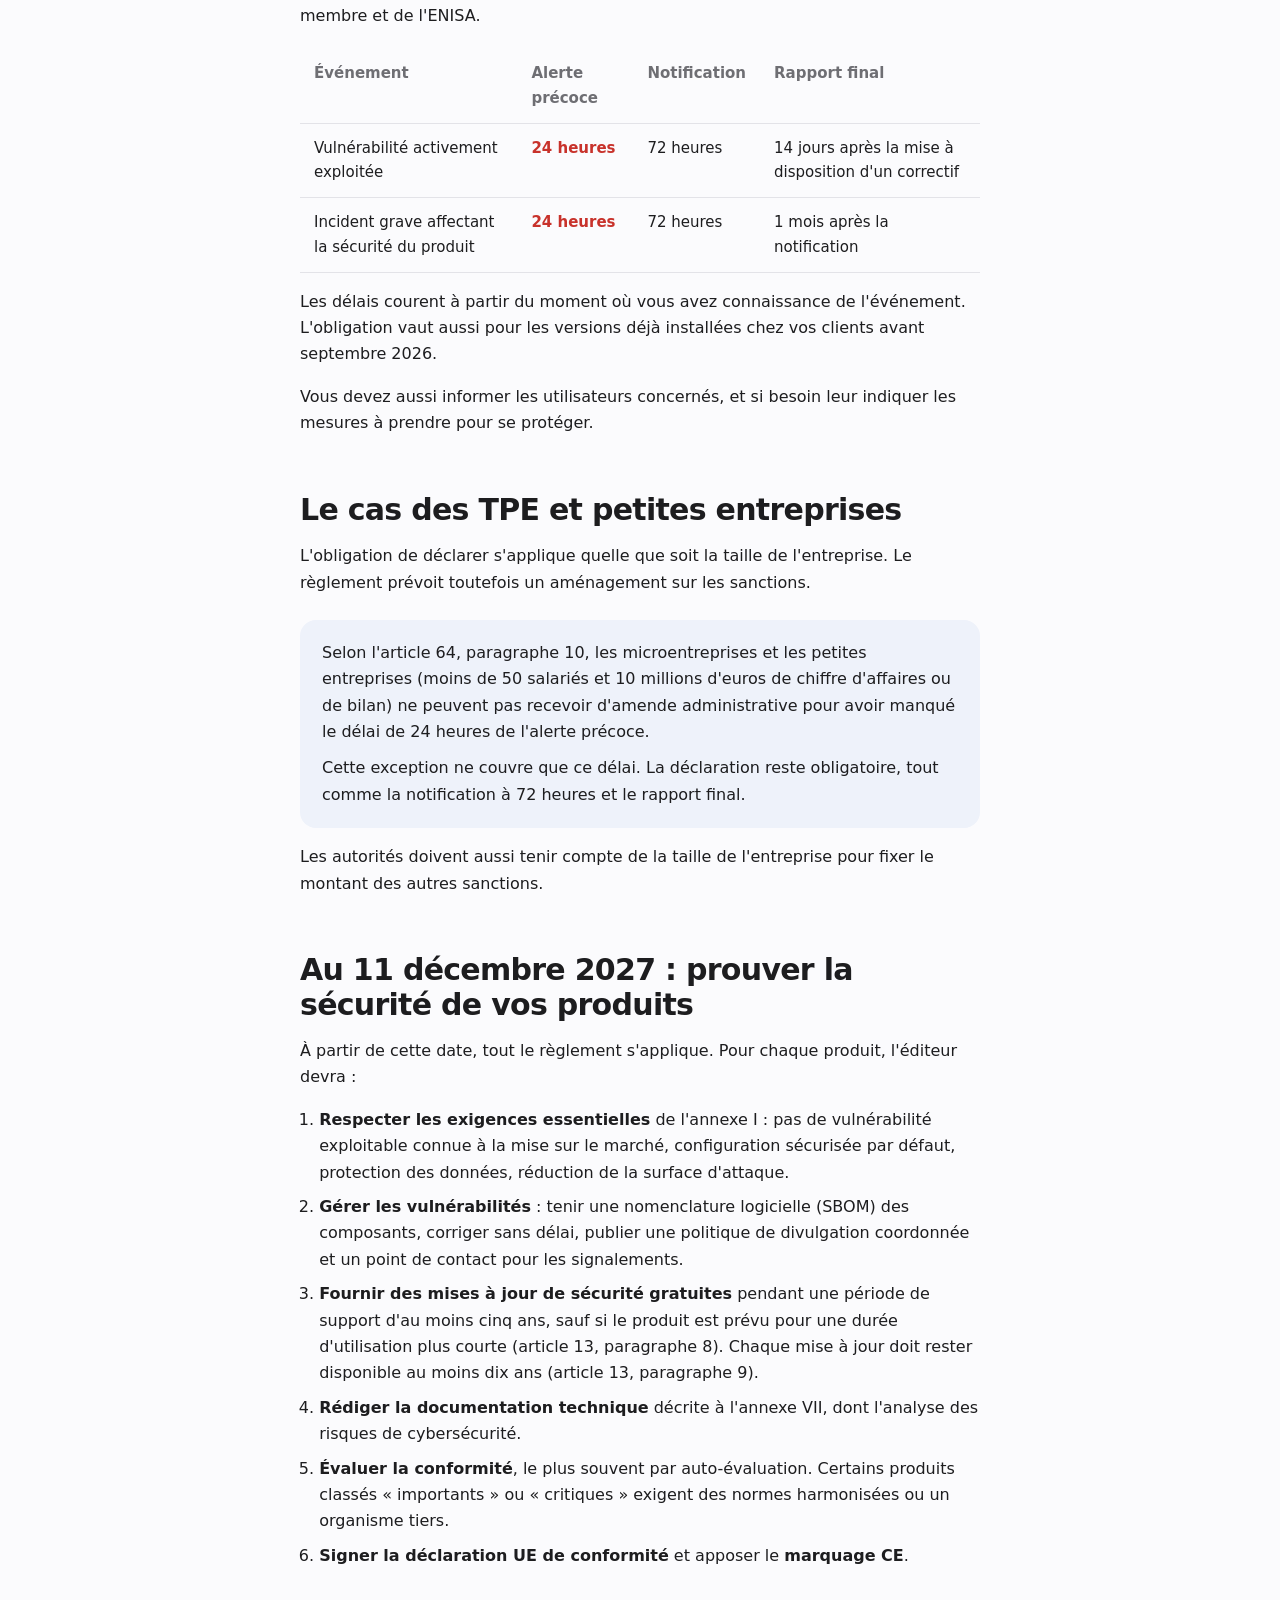
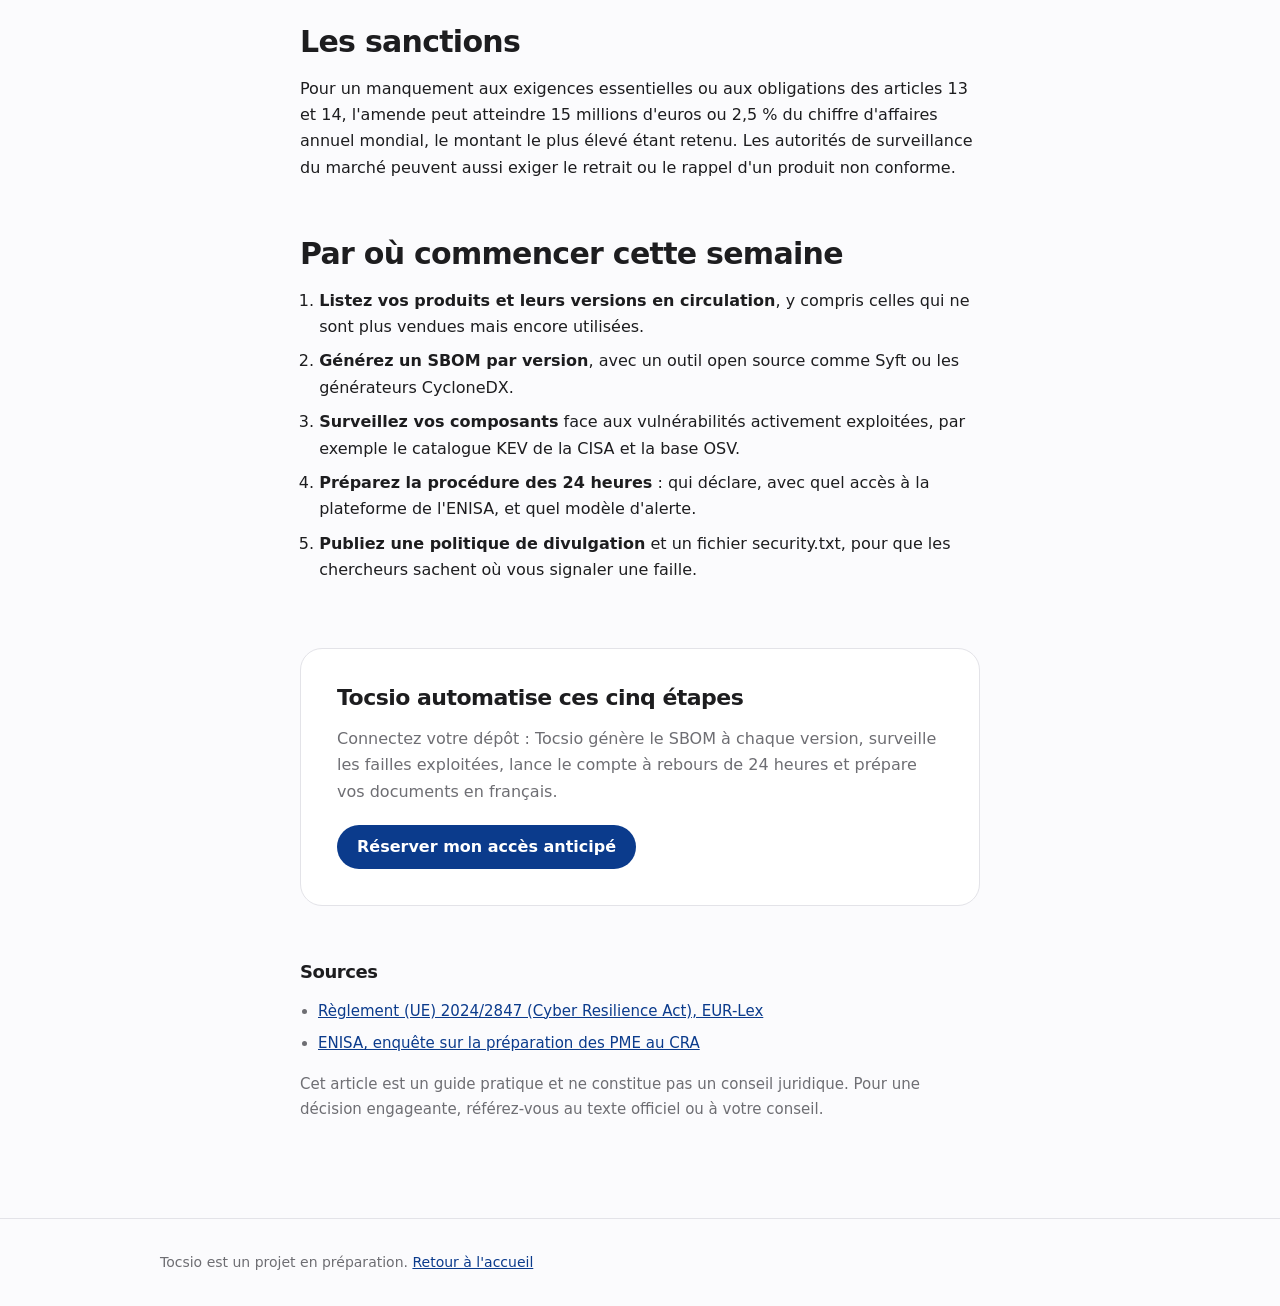
==== commit fb165f4e: "Rename the product from Attesta to Tocsio A trademark search found Attesta conflicts in class 42 in " ====
--- a/cyber-resilience-act-editeurs/index.html
+++ b/cyber-resilience-act-editeurs/index.html
@@ -141,7 +141,7 @@
 
 <header class="nav">
   <div class="nav-inner">
-    <a class="brand" href="../">Attesta</a>
+    <a class="brand" href="../">Tocsio</a>
     <a class="btn btn-small" href="../#inscription">Réserver mon accès</a>
   </div>
 </header>
@@ -220,8 +220,8 @@
   </ol>
 
   <section class="cta" aria-labelledby="t-cta">
-    <h2 id="t-cta">Attesta automatise ces cinq étapes</h2>
-    <p>Connectez votre dépôt : Attesta génère le SBOM à chaque version, surveille les failles exploitées, lance le compte à rebours de 24 heures et prépare vos documents en français.</p>
+    <h2 id="t-cta">Tocsio automatise ces cinq étapes</h2>
+    <p>Connectez votre dépôt : Tocsio génère le SBOM à chaque version, surveille les failles exploitées, lance le compte à rebours de 24 heures et prépare vos documents en français.</p>
     <a class="btn" href="../#inscription">Réserver mon accès anticipé</a>
   </section>
 
@@ -237,7 +237,7 @@
 </main>
 
 <footer>
-  <p>Attesta est un projet en préparation. <a href="../">Retour à l'accueil</a></p>
+  <p>Tocsio est un projet en préparation. <a href="../">Retour à l'accueil</a></p>
 </footer>
 </body>
 </html>
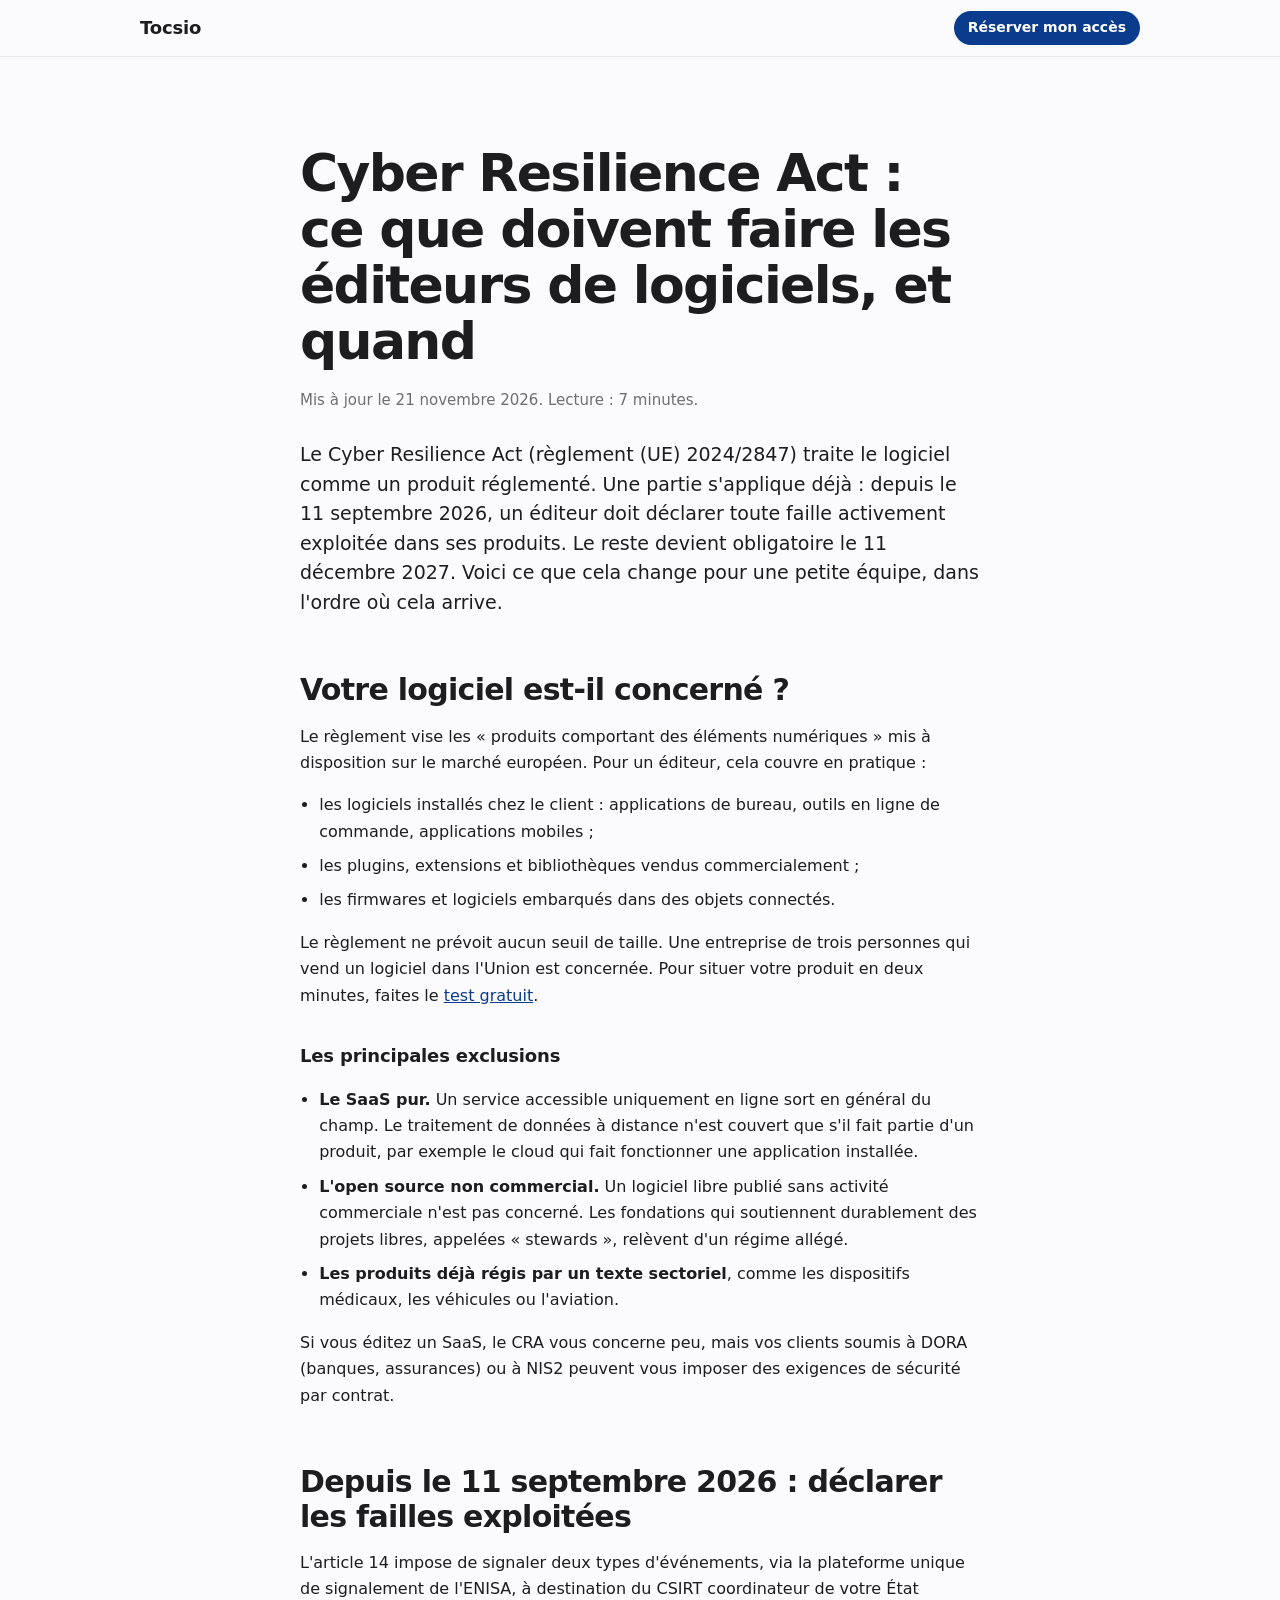
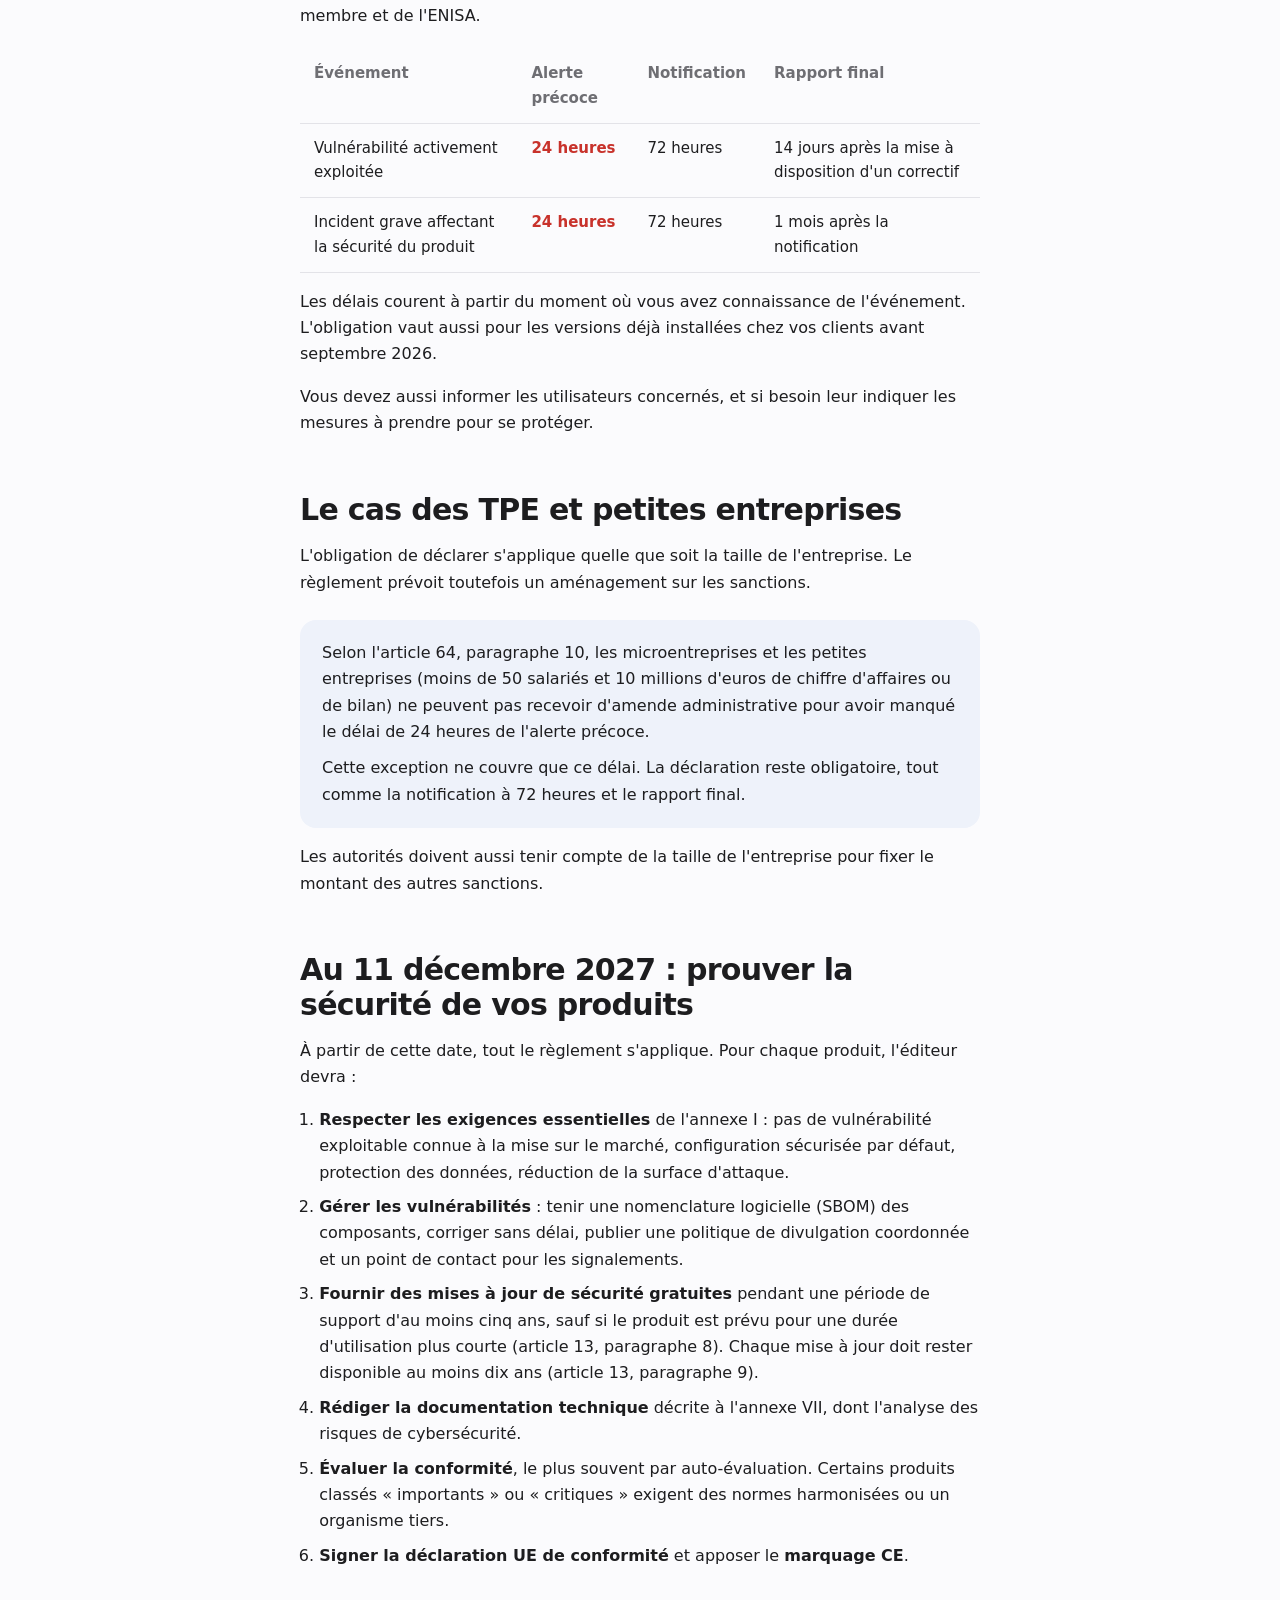
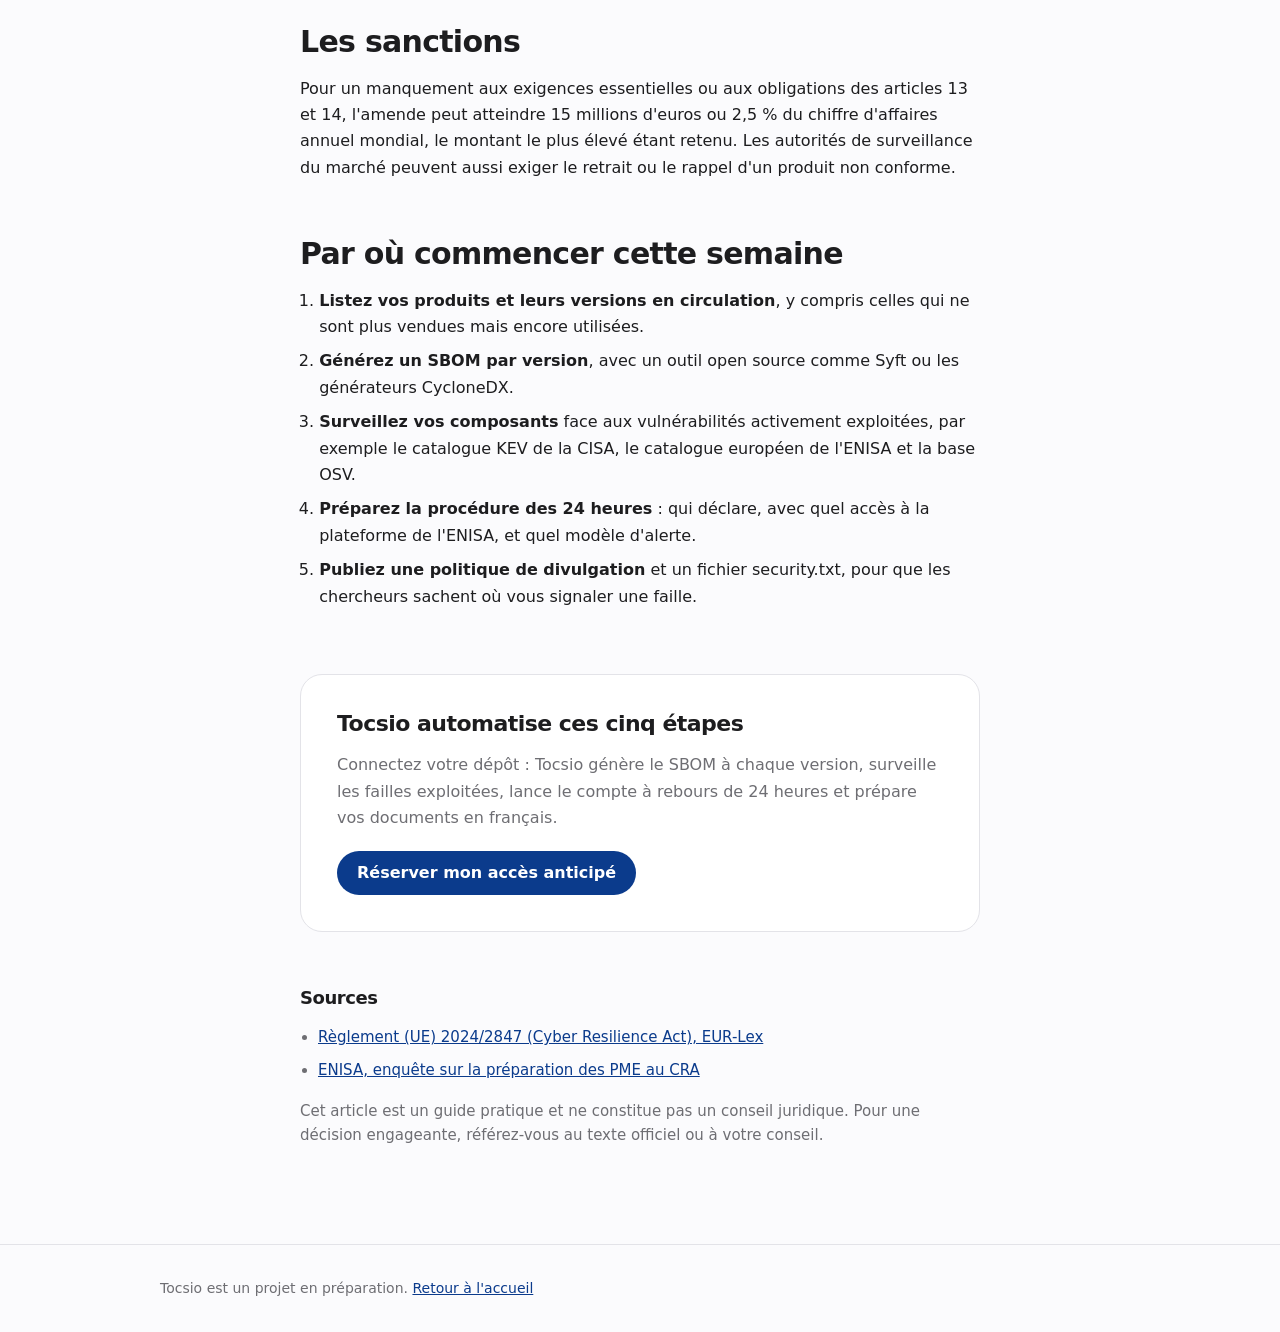
==== commit af0c0b78: "Add ENISA's EU catalogue of exploited vulnerabilities The daily mirror now merges CISA's KEV with EN" ====
--- a/cyber-resilience-act-editeurs/index.html
+++ b/cyber-resilience-act-editeurs/index.html
@@ -214,7 +214,7 @@
   <ol>
     <li><strong>Listez vos produits et leurs versions en circulation</strong>, y compris celles qui ne sont plus vendues mais encore utilisées.</li>
     <li><strong>Générez un SBOM par version</strong>, avec un outil open source comme Syft ou les générateurs CycloneDX.</li>
-    <li><strong>Surveillez vos composants</strong> face aux vulnérabilités activement exploitées, par exemple le catalogue KEV de la CISA et la base OSV.</li>
+    <li><strong>Surveillez vos composants</strong> face aux vulnérabilités activement exploitées, par exemple le catalogue KEV de la CISA, le catalogue européen de l'ENISA et la base OSV.</li>
     <li><strong>Préparez la procédure des 24 heures</strong> : qui déclare, avec quel accès à la plateforme de l'ENISA, et quel modèle d'alerte.</li>
     <li><strong>Publiez une politique de divulgation</strong> et un fichier security.txt, pour que les chercheurs sachent où vous signaler une faille.</li>
   </ol>
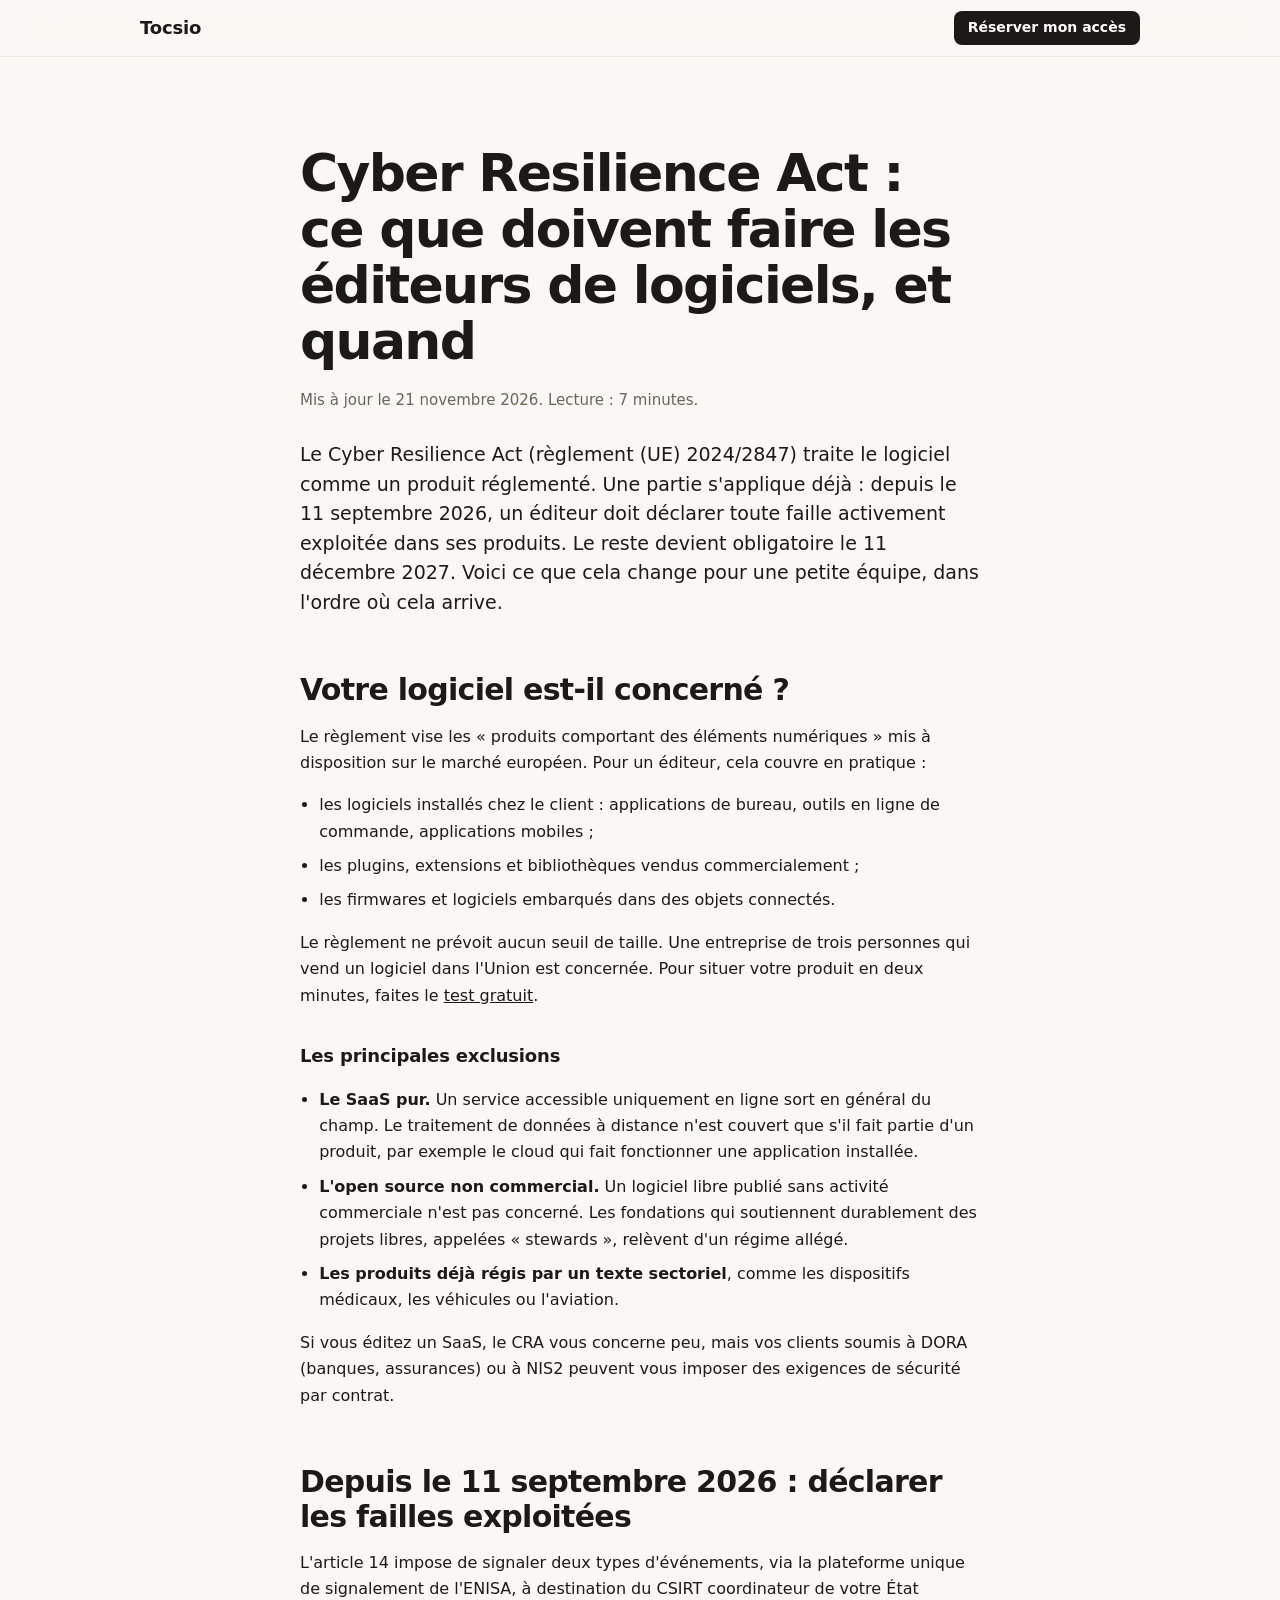
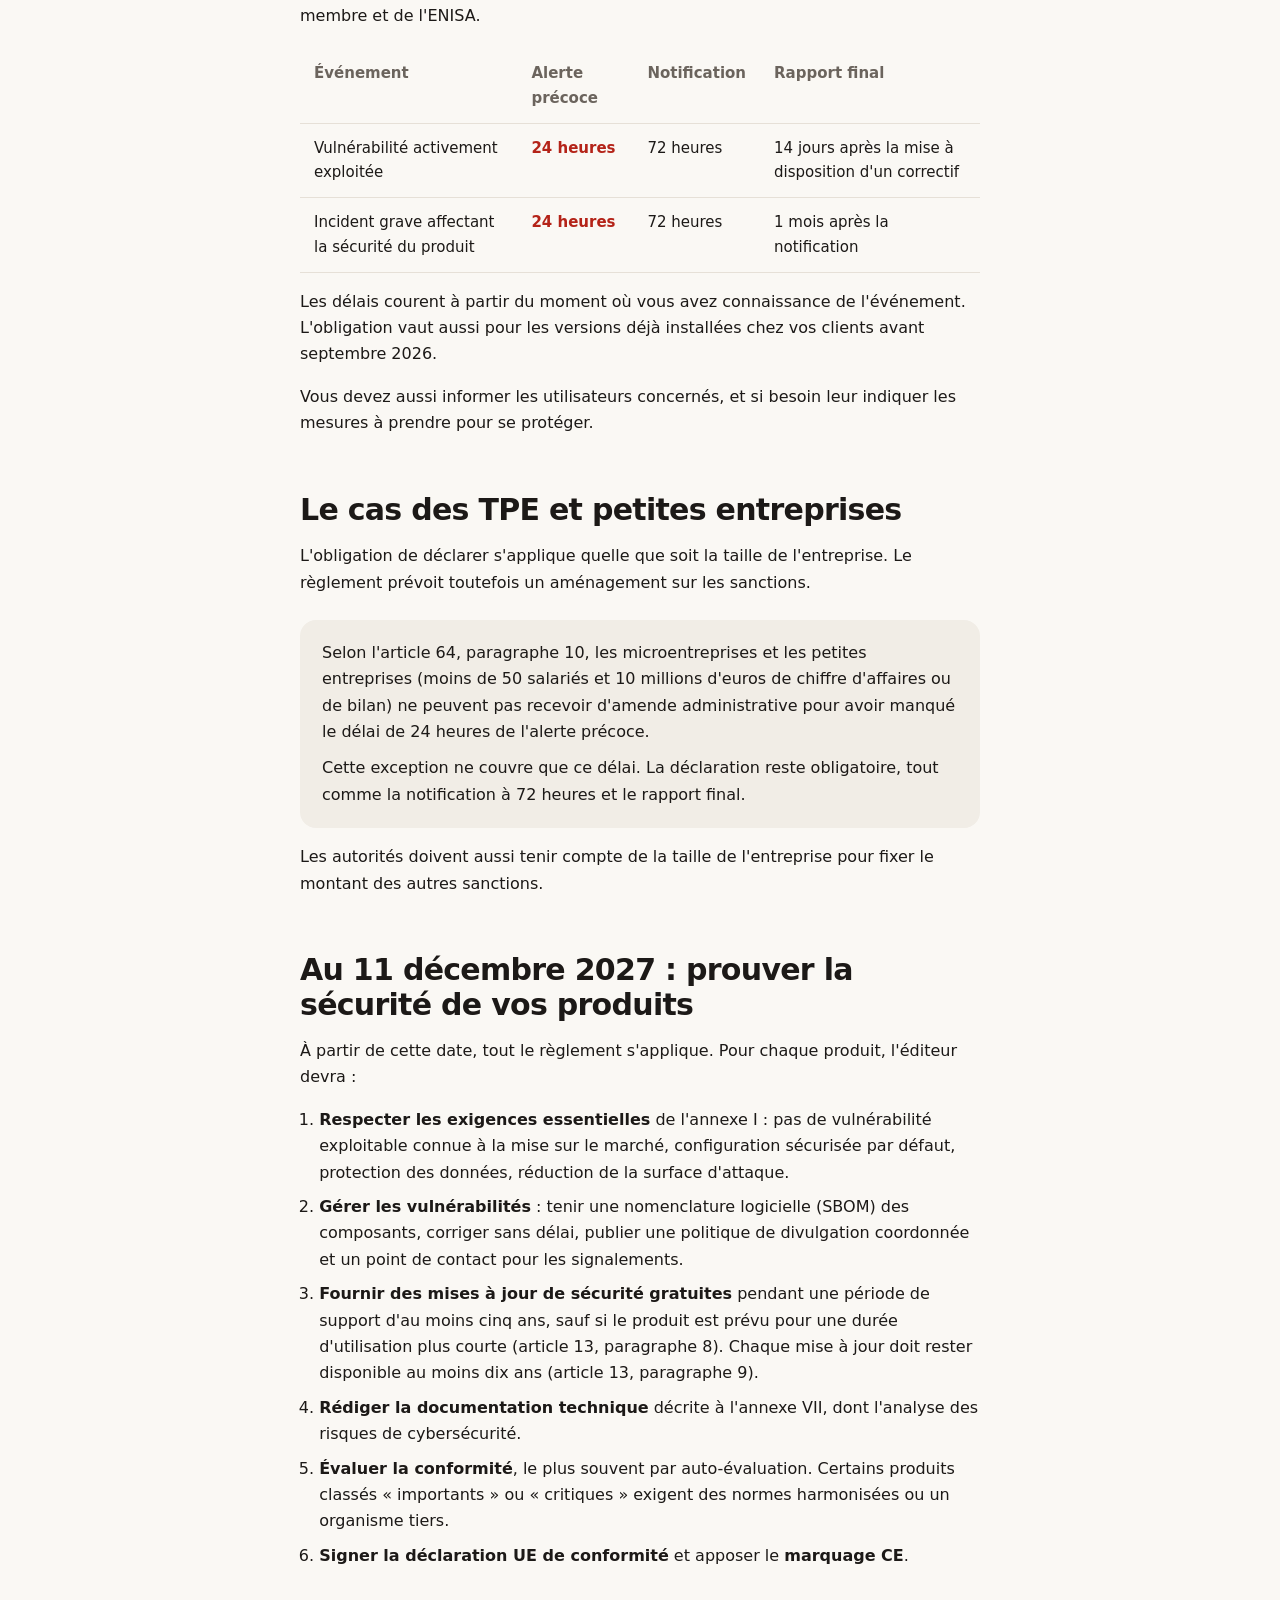
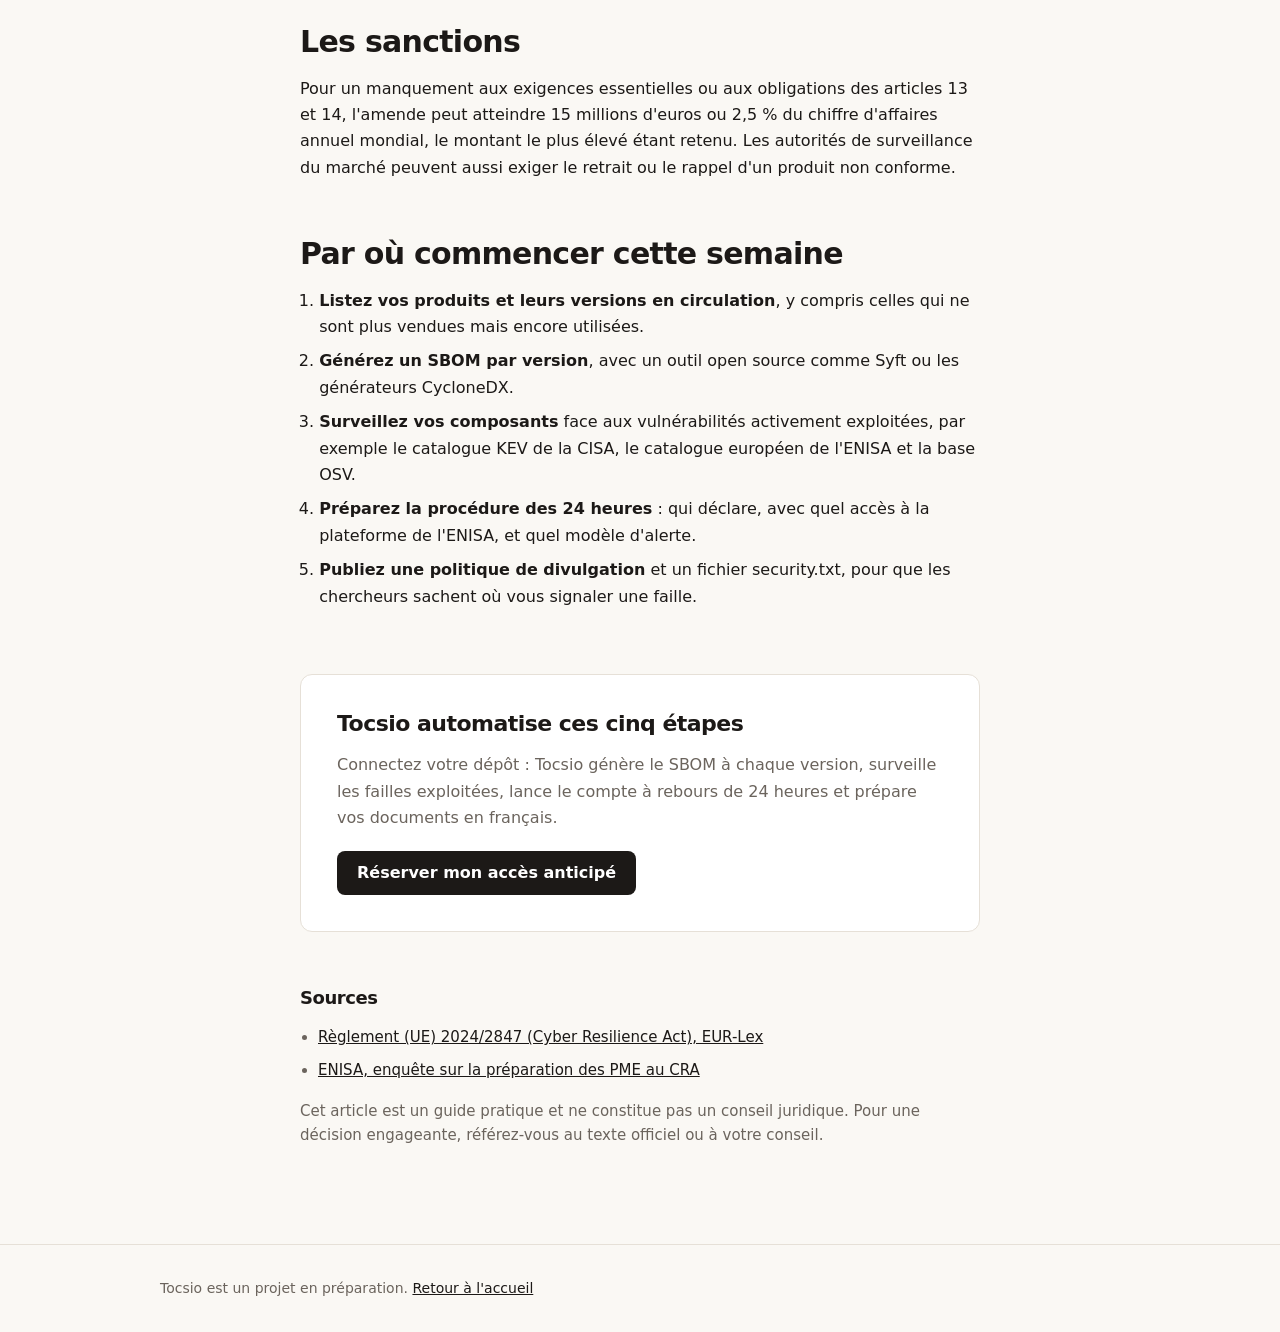
==== commit 711b6dc0: "New look: warm neutrals, near-black accent, readable in light and dark Co-Authored-By: Claude Opus 5" ====
--- a/cyber-resilience-act-editeurs/index.html
+++ b/cyber-resilience-act-editeurs/index.html
@@ -24,28 +24,28 @@
 </script>
 <style>
   :root {
-    --paper: #FBFBFD;
+    --paper: #FAF8F4;
     --surface: #FFFFFF;
-    --ink: #1D1D1F;
-    --mute: #6E6E73;
-    --line: #E3E3E8;
-    --blue: #0B3B8C;
-    --blue-soft: #EEF2FA;
-    --signal: #C8322B;
-    --nav: rgba(251, 251, 253, 0.72);
+    --ink: #1C1917;
+    --mute: #6B645D;
+    --line: #E6E0D7;
+    --blue: #1C1917; --on-fill: #FFFFFF;
+    --blue-soft: #F1EDE6;
+    --signal: #B42318;
+    --nav: rgba(250, 248, 244, 0.8);
     color-scheme: light;
   }
   @media (prefers-color-scheme: dark) {
     :root {
-      --paper: #0F1012;
-      --surface: #17181B;
-      --ink: #F5F5F7;
-      --mute: #A1A1A6;
-      --line: #2C2D31;
-      --blue: #7FA6F0;
-      --blue-soft: #18213A;
-      --signal: #FF6B5E;
-      --nav: rgba(15, 16, 18, 0.72);
+      --paper: #141210;
+      --surface: #1C1A17;
+      --ink: #F5F3EF;
+      --mute: #AAA29A;
+      --line: #2E2A25;
+      --blue: #F5F3EF; --on-fill: #141210;
+      --blue-soft: #24211D;
+      --signal: #FF8A7A;
+      --nav: rgba(20, 18, 16, 0.8);
       color-scheme: dark;
     }
   }
@@ -73,14 +73,14 @@
   .brand { font-weight: 650; font-size: 1.125rem; letter-spacing: -0.01em; color: var(--ink); text-decoration: none; }
   .btn {
     display: inline-flex; align-items: center; justify-content: center;
-    min-height: 44px; padding: 0 20px; border-radius: 999px;
-    background: var(--blue); color: #fff; font-weight: 600; text-decoration: none;
+    min-height: 44px; padding: 0 20px; border-radius: 8px;
+    background: var(--blue); color: var(--on-fill); font-weight: 600; text-decoration: none;
     transition: transform 100ms ease-out, opacity 150ms ease;
   }
   .btn:hover { opacity: 0.92; }
   .btn:active { transform: scale(0.97); }
   .btn-small { min-height: 34px; padding: 0 14px; font-size: 0.875rem; }
-  @media (prefers-color-scheme: dark) { .btn { color: #0F1012; } }
+  @media (prefers-color-scheme: dark) { .btn { color: var(--on-fill); } }
 
   article { max-width: 720px; margin: 0 auto; padding: clamp(48px, 8vw, 88px) 20px clamp(56px, 8vw, 96px); }
   h1 {
@@ -119,7 +119,7 @@
 
   .cta {
     margin-top: 64px; padding: clamp(24px, 4vw, 36px);
-    border-radius: 22px; background: var(--surface); border: 1px solid var(--line);
+    border-radius: 12px; background: var(--surface); border: 1px solid var(--line);
   }
   .cta h2 { margin: 0; font-size: 1.375rem; }
   .cta p { color: var(--mute); }
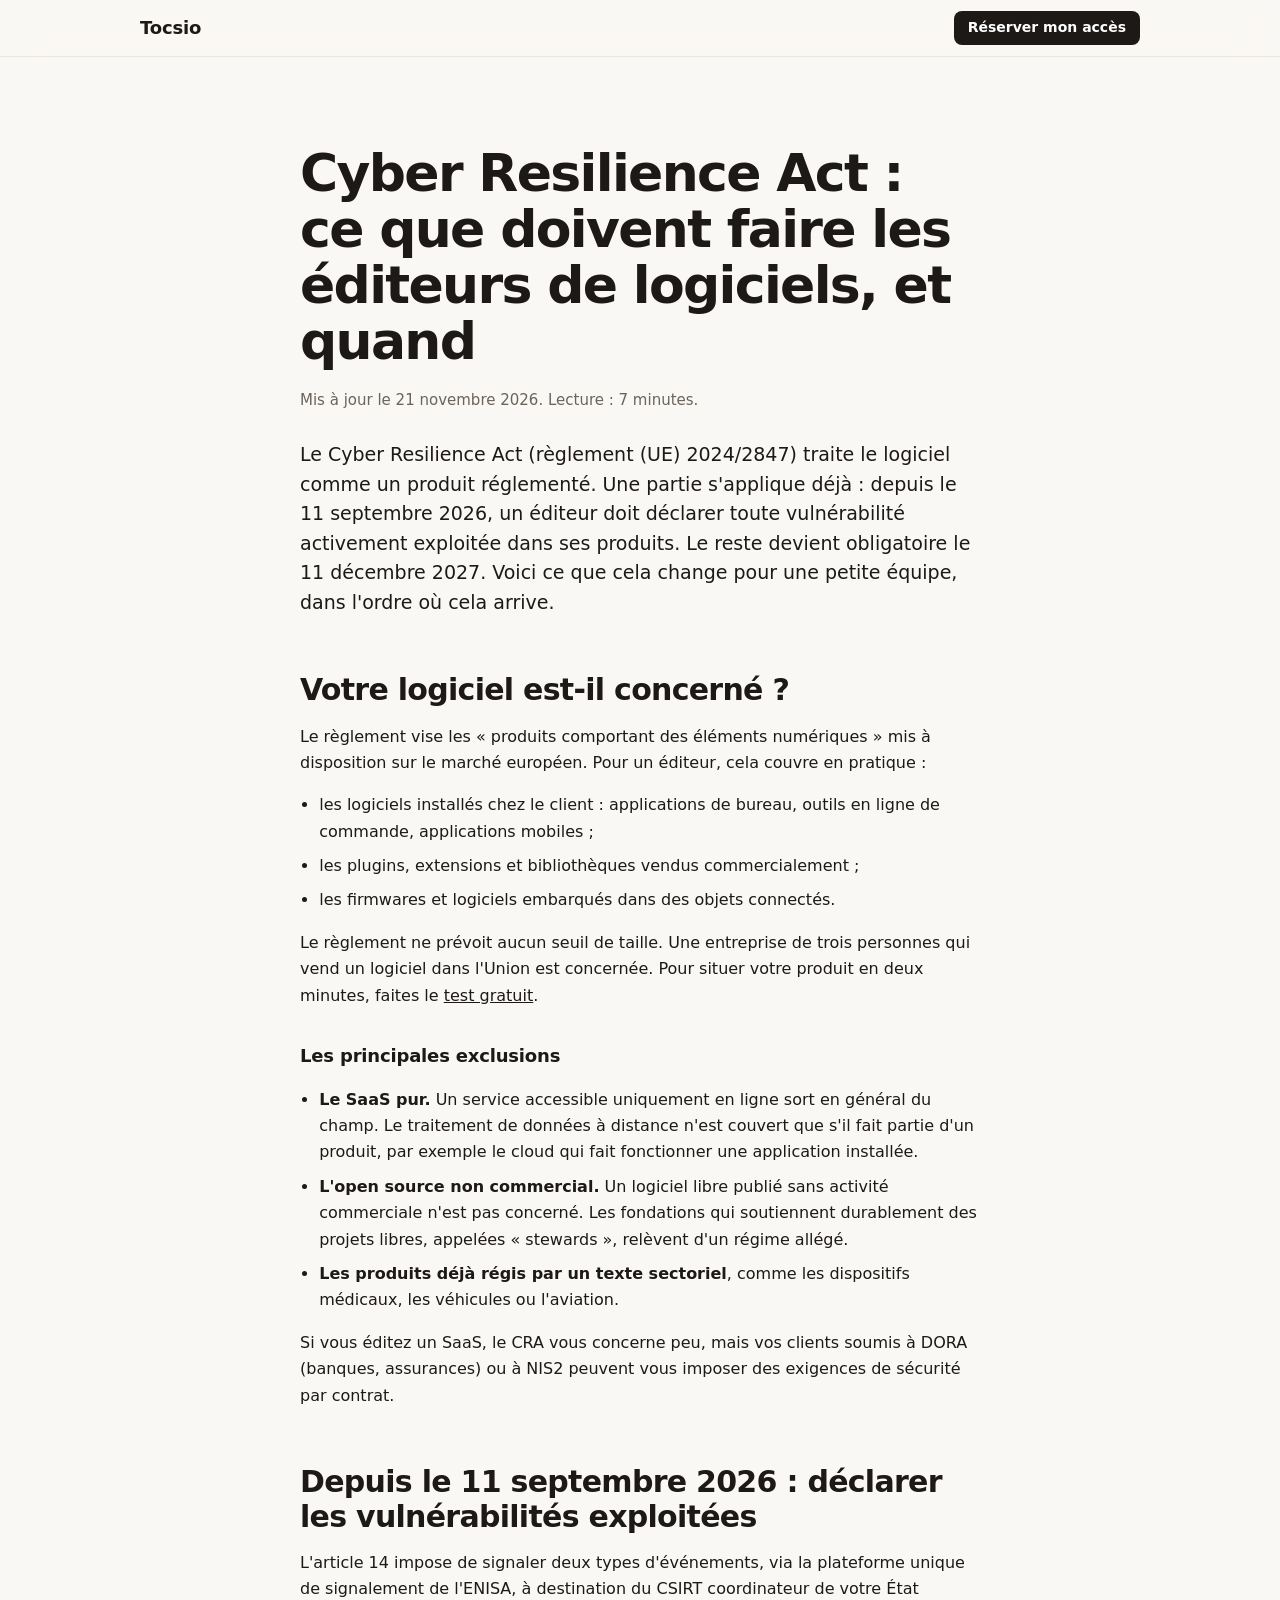
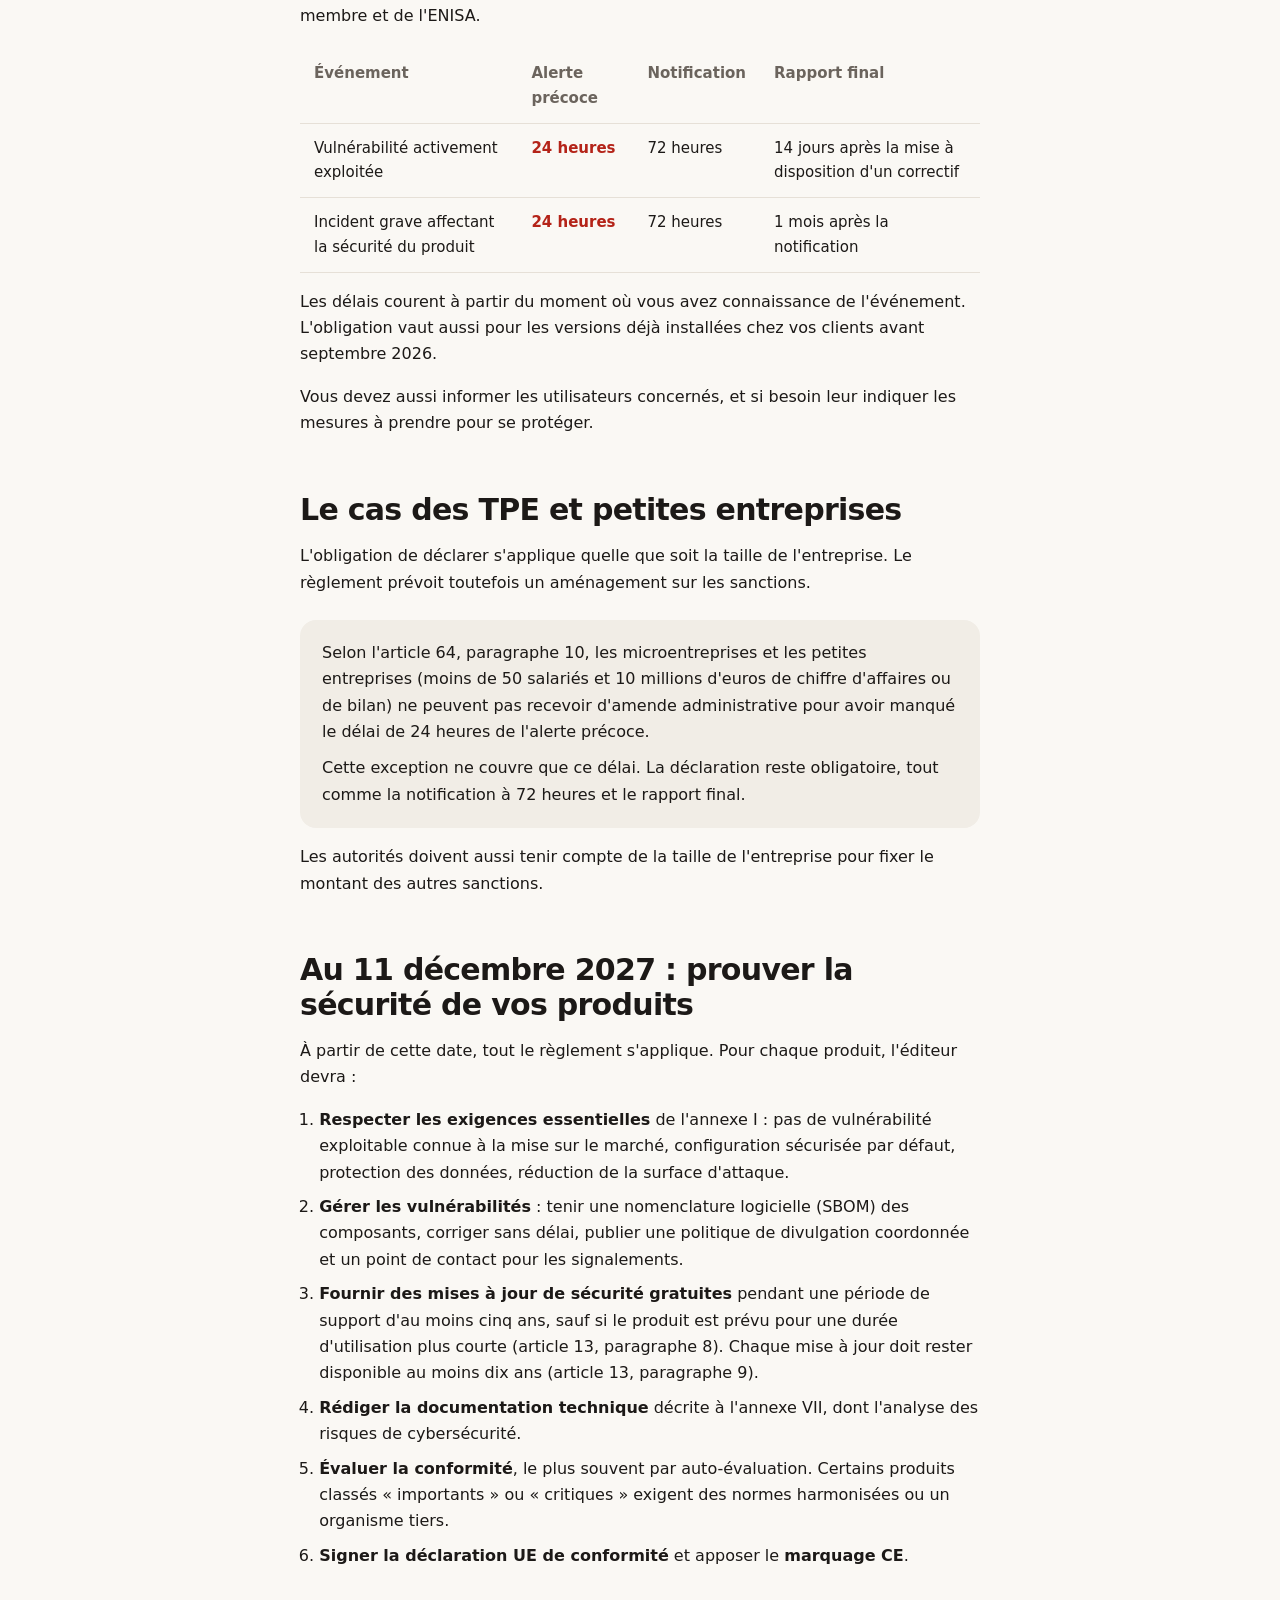
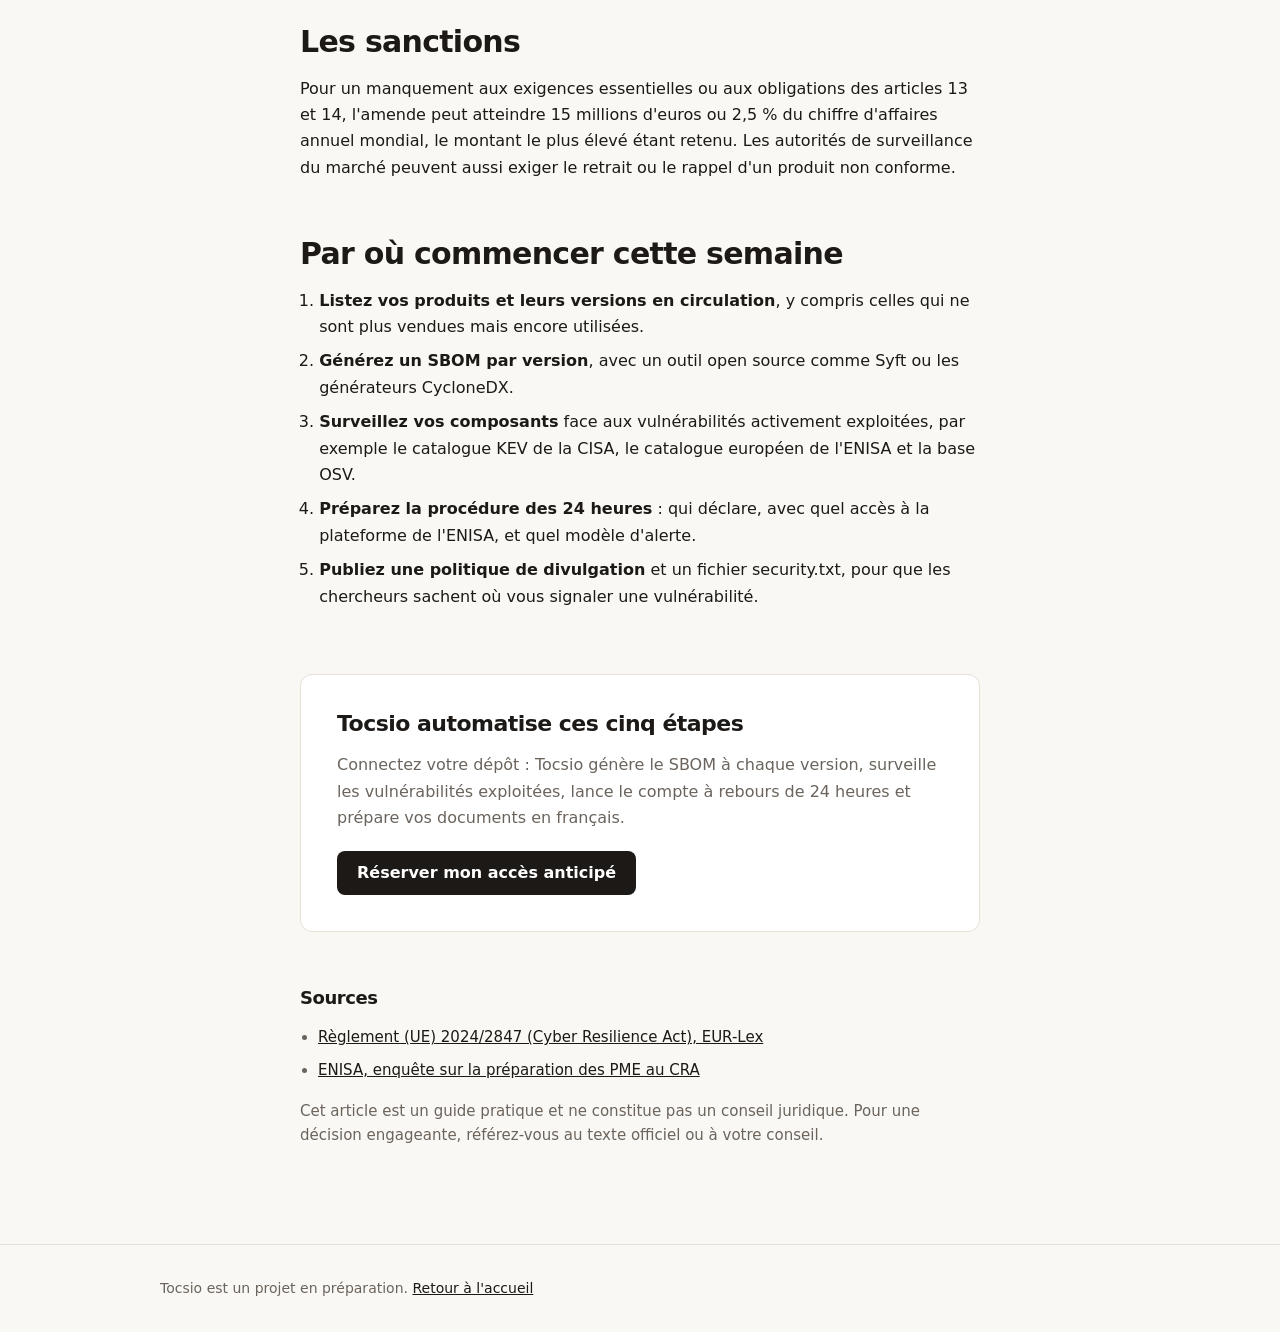
==== commit 14689ab2: "Say vulnérabilité, not faille Co-Authored-By: Claude Opus 5.5 <noreply@anthropic.com> Claude-Session" ====
--- a/cyber-resilience-act-editeurs/index.html
+++ b/cyber-resilience-act-editeurs/index.html
@@ -4,12 +4,12 @@
 <meta charset="utf-8">
 <meta name="viewport" content="width=device-width, initial-scale=1, viewport-fit=cover">
 <title>Cyber Resilience Act : obligations des éditeurs de logiciels en 2026 et 2027</title>
-<meta name="description" content="Guide pratique du Cyber Resilience Act pour les éditeurs : produits concernés, déclaration des failles en 24 heures depuis le 11 septembre 2026, règles pour les petites entreprises, obligations au 11 décembre 2027 et sanctions.">
+<meta name="description" content="Guide pratique du Cyber Resilience Act pour les éditeurs : produits concernés, déclaration des vulnérabilités en 24 heures depuis le 11 septembre 2026, règles pour les petites entreprises, obligations au 11 décembre 2027 et sanctions.">
 <link rel="canonical" href="https://hosniadnane.github.io/vigie-landing/cyber-resilience-act-editeurs/">
 <meta property="og:type" content="article">
 <meta property="og:locale" content="fr_FR">
 <meta property="og:title" content="Cyber Resilience Act : ce que doivent faire les éditeurs de logiciels, et quand">
-<meta property="og:description" content="Déclaration des failles en 24 heures, règles pour les TPE et petites entreprises, obligations au 11 décembre 2027 et sanctions.">
+<meta property="og:description" content="Déclaration des vulnérabilités en 24 heures, règles pour les TPE et petites entreprises, obligations au 11 décembre 2027 et sanctions.">
 <meta property="og:url" content="https://hosniadnane.github.io/vigie-landing/cyber-resilience-act-editeurs/">
 <script type="application/ld+json">
 {
@@ -151,7 +151,7 @@
   <h1>Cyber Resilience Act : ce que doivent faire les éditeurs de logiciels, et quand</h1>
   <p class="meta">Mis à jour le 21 novembre 2026. Lecture : 7 minutes.</p>
 
-  <p class="chapo">Le Cyber Resilience Act (règlement (UE) 2024/2847) traite le logiciel comme un produit réglementé. Une partie s'applique déjà : depuis le 11 septembre 2026, un éditeur doit déclarer toute faille activement exploitée dans ses produits. Le reste devient obligatoire le 11 décembre 2027. Voici ce que cela change pour une petite équipe, dans l'ordre où cela arrive.</p>
+  <p class="chapo">Le Cyber Resilience Act (règlement (UE) 2024/2847) traite le logiciel comme un produit réglementé. Une partie s'applique déjà : depuis le 11 septembre 2026, un éditeur doit déclarer toute vulnérabilité activement exploitée dans ses produits. Le reste devient obligatoire le 11 décembre 2027. Voici ce que cela change pour une petite équipe, dans l'ordre où cela arrive.</p>
 
   <h2>Votre logiciel est-il concerné ?</h2>
   <p>Le règlement vise les « produits comportant des éléments numériques » mis à disposition sur le marché européen. Pour un éditeur, cela couvre en pratique :</p>
@@ -170,7 +170,7 @@
   </ul>
   <p>Si vous éditez un SaaS, le CRA vous concerne peu, mais vos clients soumis à DORA (banques, assurances) ou à NIS2 peuvent vous imposer des exigences de sécurité par contrat.</p>
 
-  <h2>Depuis le 11 septembre 2026 : déclarer les failles exploitées</h2>
+  <h2>Depuis le 11 septembre 2026 : déclarer les vulnérabilités exploitées</h2>
   <p>L'article 14 impose de signaler deux types d'événements, via la plateforme unique de signalement de l'ENISA, à destination du CSIRT coordinateur de votre État membre et de l'ENISA.</p>
 
   <div class="table-wrap">
@@ -216,12 +216,12 @@
     <li><strong>Générez un SBOM par version</strong>, avec un outil open source comme Syft ou les générateurs CycloneDX.</li>
     <li><strong>Surveillez vos composants</strong> face aux vulnérabilités activement exploitées, par exemple le catalogue KEV de la CISA, le catalogue européen de l'ENISA et la base OSV.</li>
     <li><strong>Préparez la procédure des 24 heures</strong> : qui déclare, avec quel accès à la plateforme de l'ENISA, et quel modèle d'alerte.</li>
-    <li><strong>Publiez une politique de divulgation</strong> et un fichier security.txt, pour que les chercheurs sachent où vous signaler une faille.</li>
+    <li><strong>Publiez une politique de divulgation</strong> et un fichier security.txt, pour que les chercheurs sachent où vous signaler une vulnérabilité.</li>
   </ol>
 
   <section class="cta" aria-labelledby="t-cta">
     <h2 id="t-cta">Tocsio automatise ces cinq étapes</h2>
-    <p>Connectez votre dépôt : Tocsio génère le SBOM à chaque version, surveille les failles exploitées, lance le compte à rebours de 24 heures et prépare vos documents en français.</p>
+    <p>Connectez votre dépôt : Tocsio génère le SBOM à chaque version, surveille les vulnérabilités exploitées, lance le compte à rebours de 24 heures et prépare vos documents en français.</p>
     <a class="btn" href="../#inscription">Réserver mon accès anticipé</a>
   </section>
 
